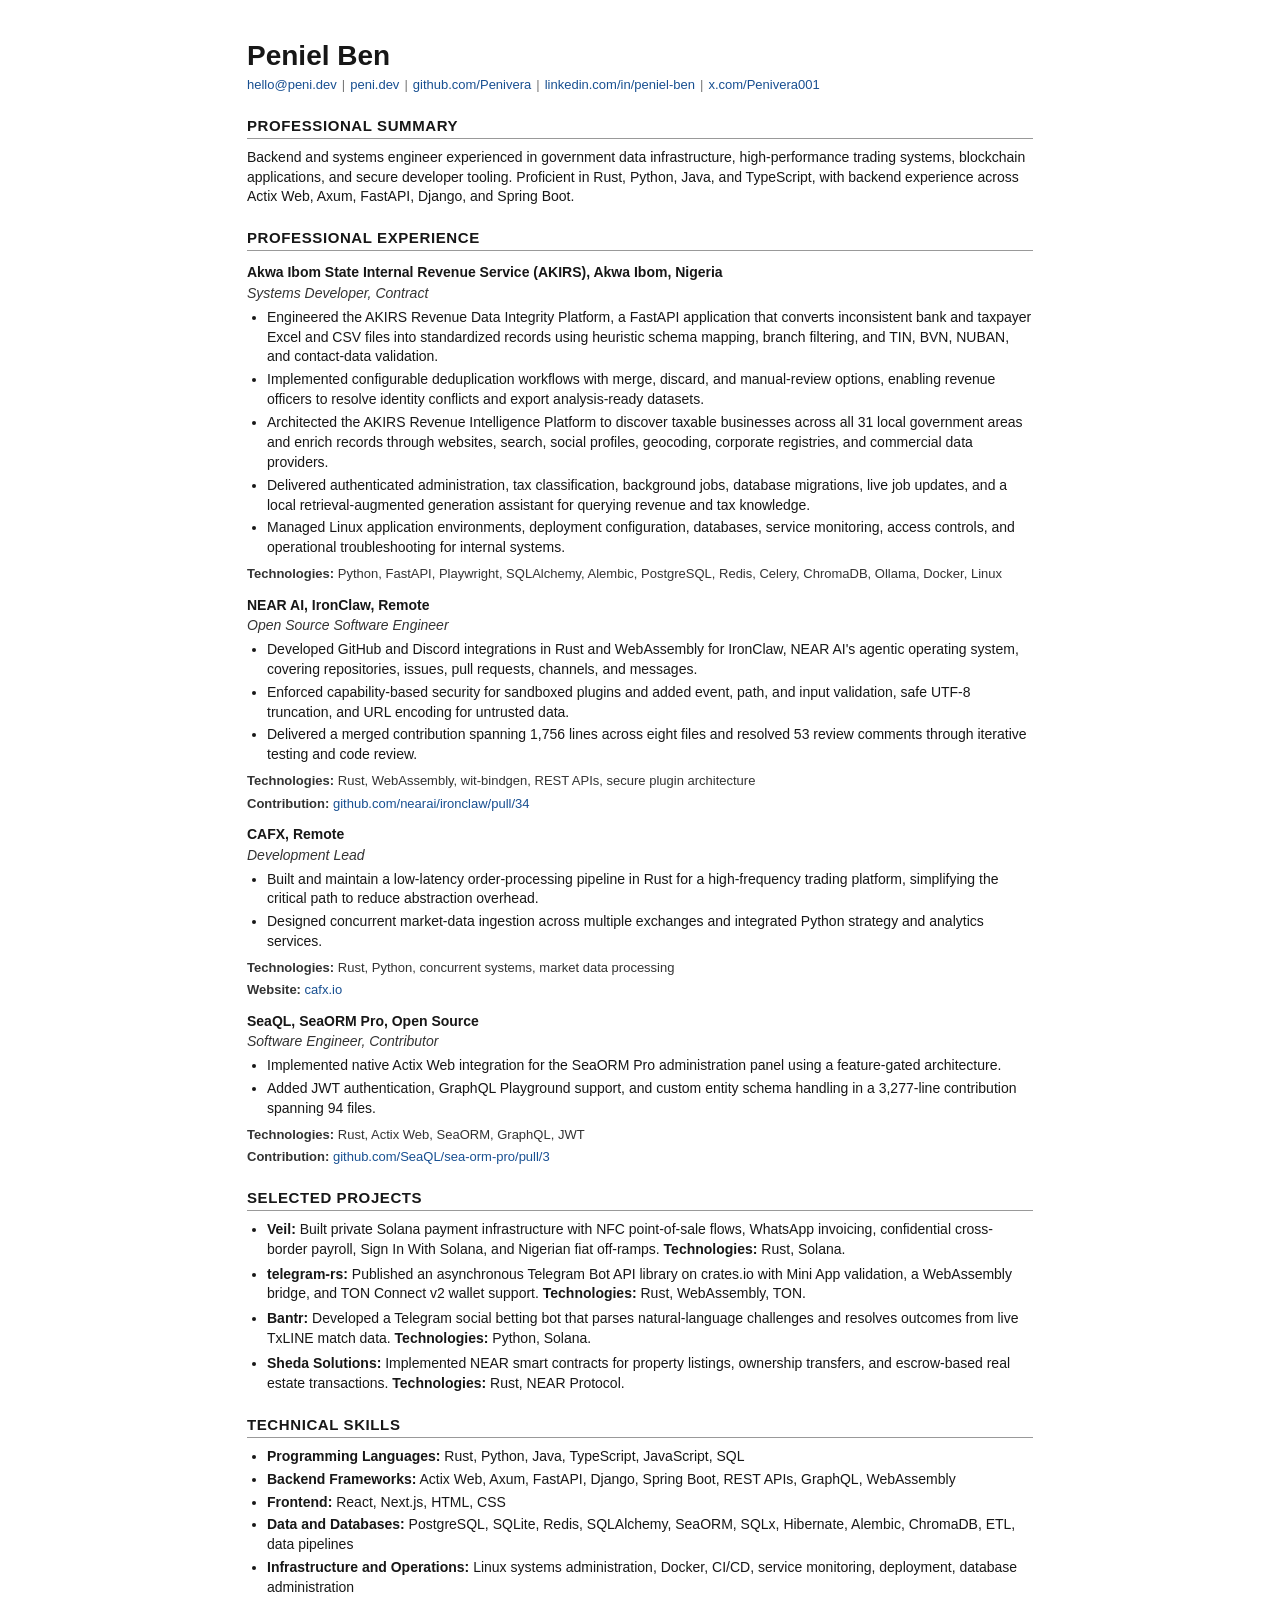
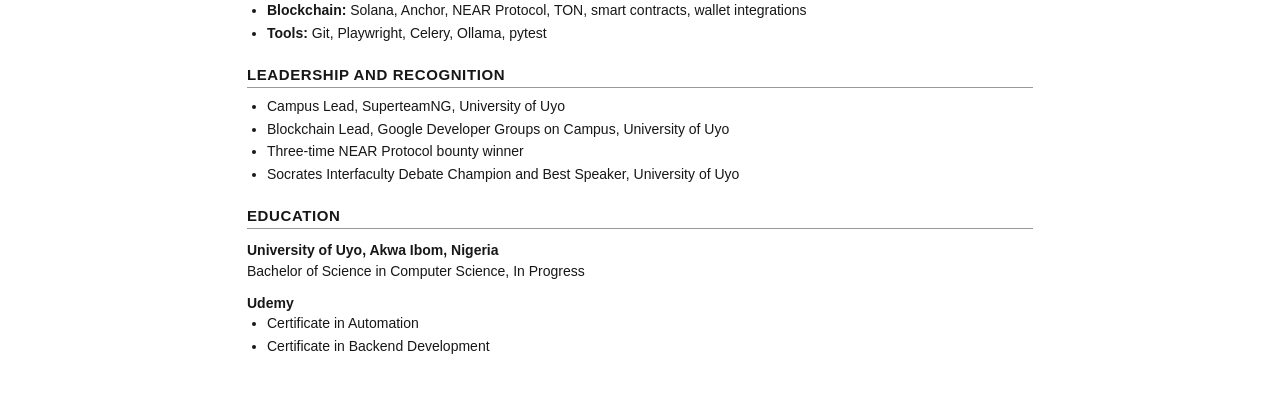
==== resume.html @ e2f07665 "feat(experience): Added recent work at internal revenue" ====
<!DOCTYPE html>
<html lang="en">
<head>
<meta charset="UTF-8">
<meta name="viewport" content="width=device-width, initial-scale=1.0">
<meta name="description" content="Resume of Peniel Ben, backend and systems engineer.">
<title>Peniel Ben | Backend and Systems Engineer</title>
<style>
* { box-sizing: border-box; }
@page { size: letter; margin: 0.5in 0.58in; }
body { max-width: 850px; margin: 0 auto; padding: 40px 32px; color: #171717; background: #fff; font-family: Arial, Helvetica, sans-serif; font-size: 14px; line-height: 1.42; }
h1, h2, h3, p, ul { margin-top: 0; }
h1 { margin-bottom: 4px; font-size: 28px; line-height: 1.15; }
h2 { margin: 22px 0 9px; padding-bottom: 3px; border-bottom: 1px solid #999; font-size: 15px; line-height: 1.2; letter-spacing: 0.6px; text-transform: uppercase; }
h3 { margin: 13px 0 2px; font-size: 14px; line-height: 1.25; break-after: avoid; }
p { margin-bottom: 6px; }
a { color: #174f91; text-decoration: none; }
ul { margin-bottom: 7px; padding-left: 20px; }
li { margin-bottom: 3px; }
.contact-info { margin-bottom: 0; color: #333; font-size: 13px; }
.separator { margin: 0 5px; color: #777; }
.role { margin-bottom: 4px; color: #333; font-style: italic; }
.technologies, .link { margin-bottom: 4px; color: #333; font-size: 13px; }
.projects-list, .skills-list, .leadership-list { margin-bottom: 0; }
.projects-list li { margin-bottom: 5px; }
.education-item { break-inside: avoid; }
@media print {
    body { max-width: none; padding: 0; font-size: 11.5px; line-height: 1.3; }
    h1 { font-size: 22px; }
    h2 { margin: 13px 0 6px; font-size: 12px; }
    h3 { margin-top: 8px; font-size: 11.5px; }
    li { margin-bottom: 2px; }
    .contact-info, .technologies, .link { font-size: 10.5px; }
    a { color: #171717; }
}
</style>
</head>
<body>
<header>
<h1>Peniel Ben</h1>
<p class="contact-info"><a href="mailto:hello@peni.dev">hello@peni.dev</a><span class="separator">|</span><a href="https://peni.dev">peni.dev</a><span class="separator">|</span><a href="https://github.com/Penivera">github.com/Penivera</a><span class="separator">|</span><a href="https://linkedin.com/in/peniel-ben">linkedin.com/in/peniel-ben</a><span class="separator">|</span><a href="https://x.com/Penivera001">x.com/Penivera001</a></p>
</header>
<main>
<section>
<h2>Professional Summary</h2>
<p>Backend and systems engineer experienced in government data infrastructure, high-performance trading systems, blockchain applications, and secure developer tooling. Proficient in Rust, Python, Java, and TypeScript, with backend experience across Actix Web, Axum, FastAPI, Django, and Spring Boot.</p>
</section>
<section>
<h2>Professional Experience</h2>
<article>
<h3>Akwa Ibom State Internal Revenue Service (AKIRS), Akwa Ibom, Nigeria</h3>
<p class="role">Systems Developer, Contract</p>
<ul>
<li>Engineered the AKIRS Revenue Data Integrity Platform, a FastAPI application that converts inconsistent bank and taxpayer Excel and CSV files into standardized records using heuristic schema mapping, branch filtering, and TIN, BVN, NUBAN, and contact-data validation.</li>
<li>Implemented configurable deduplication workflows with merge, discard, and manual-review options, enabling revenue officers to resolve identity conflicts and export analysis-ready datasets.</li>
<li>Architected the AKIRS Revenue Intelligence Platform to discover taxable businesses across all 31 local government areas and enrich records through websites, search, social profiles, geocoding, corporate registries, and commercial data providers.</li>
<li>Delivered authenticated administration, tax classification, background jobs, database migrations, live job updates, and a local retrieval-augmented generation assistant for querying revenue and tax knowledge.</li>
<li>Managed Linux application environments, deployment configuration, databases, service monitoring, access controls, and operational troubleshooting for internal systems.</li>
</ul>
<p class="technologies"><strong>Technologies:</strong> Python, FastAPI, Playwright, SQLAlchemy, Alembic, PostgreSQL, Redis, Celery, ChromaDB, Ollama, Docker, Linux</p>
</article>
<article>
<h3>NEAR AI, IronClaw, Remote</h3>
<p class="role">Open Source Software Engineer</p>
<ul>
<li>Developed GitHub and Discord integrations in Rust and WebAssembly for IronClaw, NEAR AI's agentic operating system, covering repositories, issues, pull requests, channels, and messages.</li>
<li>Enforced capability-based security for sandboxed plugins and added event, path, and input validation, safe UTF-8 truncation, and URL encoding for untrusted data.</li>
<li>Delivered a merged contribution spanning 1,756 lines across eight files and resolved 53 review comments through iterative testing and code review.</li>
</ul>
<p class="technologies"><strong>Technologies:</strong> Rust, WebAssembly, wit-bindgen, REST APIs, secure plugin architecture</p>
<p class="link"><strong>Contribution:</strong> <a href="https://github.com/nearai/ironclaw/pull/34">github.com/nearai/ironclaw/pull/34</a></p>
</article>
<article>
<h3>CAFX, Remote</h3>
<p class="role">Development Lead</p>
<ul>
<li>Built and maintain a low-latency order-processing pipeline in Rust for a high-frequency trading platform, simplifying the critical path to reduce abstraction overhead.</li>
<li>Designed concurrent market-data ingestion across multiple exchanges and integrated Python strategy and analytics services.</li>
</ul>
<p class="technologies"><strong>Technologies:</strong> Rust, Python, concurrent systems, market data processing</p>
<p class="link"><strong>Website:</strong> <a href="https://cafx.io">cafx.io</a></p>
</article>
<article>
<h3>SeaQL, SeaORM Pro, Open Source</h3>
<p class="role">Software Engineer, Contributor</p>
<ul>
<li>Implemented native Actix Web integration for the SeaORM Pro administration panel using a feature-gated architecture.</li>
<li>Added JWT authentication, GraphQL Playground support, and custom entity schema handling in a 3,277-line contribution spanning 94 files.</li>
</ul>
<p class="technologies"><strong>Technologies:</strong> Rust, Actix Web, SeaORM, GraphQL, JWT</p>
<p class="link"><strong>Contribution:</strong> <a href="https://github.com/SeaQL/sea-orm-pro/pull/3">github.com/SeaQL/sea-orm-pro/pull/3</a></p>
</article>
</section>
<section>
<h2>Selected Projects</h2>
<ul class="projects-list">
<li><strong>Veil:</strong> Built private Solana payment infrastructure with NFC point-of-sale flows, WhatsApp invoicing, confidential cross-border payroll, Sign In With Solana, and Nigerian fiat off-ramps. <strong>Technologies:</strong> Rust, Solana.</li>
<li><strong>telegram-rs:</strong> Published an asynchronous Telegram Bot API library on crates.io with Mini App validation, a WebAssembly bridge, and TON Connect v2 wallet support. <strong>Technologies:</strong> Rust, WebAssembly, TON.</li>
<li><strong>Bantr:</strong> Developed a Telegram social betting bot that parses natural-language challenges and resolves outcomes from live TxLINE match data. <strong>Technologies:</strong> Python, Solana.</li>
<li><strong>Sheda Solutions:</strong> Implemented NEAR smart contracts for property listings, ownership transfers, and escrow-based real estate transactions. <strong>Technologies:</strong> Rust, NEAR Protocol.</li>
</ul>
</section>
<section>
<h2>Technical Skills</h2>
<ul class="skills-list">
<li><strong>Programming Languages:</strong> Rust, Python, Java, TypeScript, JavaScript, SQL</li>
<li><strong>Backend Frameworks:</strong> Actix Web, Axum, FastAPI, Django, Spring Boot, REST APIs, GraphQL, WebAssembly</li>
<li><strong>Frontend:</strong> React, Next.js, HTML, CSS</li>
<li><strong>Data and Databases:</strong> PostgreSQL, SQLite, Redis, SQLAlchemy, SeaORM, SQLx, Hibernate, Alembic, ChromaDB, ETL, data pipelines</li>
<li><strong>Infrastructure and Operations:</strong> Linux systems administration, Docker, CI/CD, service monitoring, deployment, database administration</li>
<li><strong>Blockchain:</strong> Solana, Anchor, NEAR Protocol, TON, smart contracts, wallet integrations</li>
<li><strong>Tools:</strong> Git, Playwright, Celery, Ollama, pytest</li>
</ul>
</section>
<section>
<h2>Leadership and Recognition</h2>
<ul class="leadership-list">
<li>Campus Lead, SuperteamNG, University of Uyo</li>
<li>Blockchain Lead, Google Developer Groups on Campus, University of Uyo</li>
<li>Three-time NEAR Protocol bounty winner</li>
<li>Socrates Interfaculty Debate Champion and Best Speaker, University of Uyo</li>
</ul>
</section>
<section>
<h2>Education</h2>
<div class="education-item">
<h3>University of Uyo, Akwa Ibom, Nigeria</h3>
<p>Bachelor of Science in Computer Science, In Progress</p>
</div>
<div class="education-item">
<h3>Udemy</h3>
<ul>
<li>Certificate in Automation</li>
<li>Certificate in Backend Development</li>
</ul>
</div>
</section>
</main>
</body>
</html>
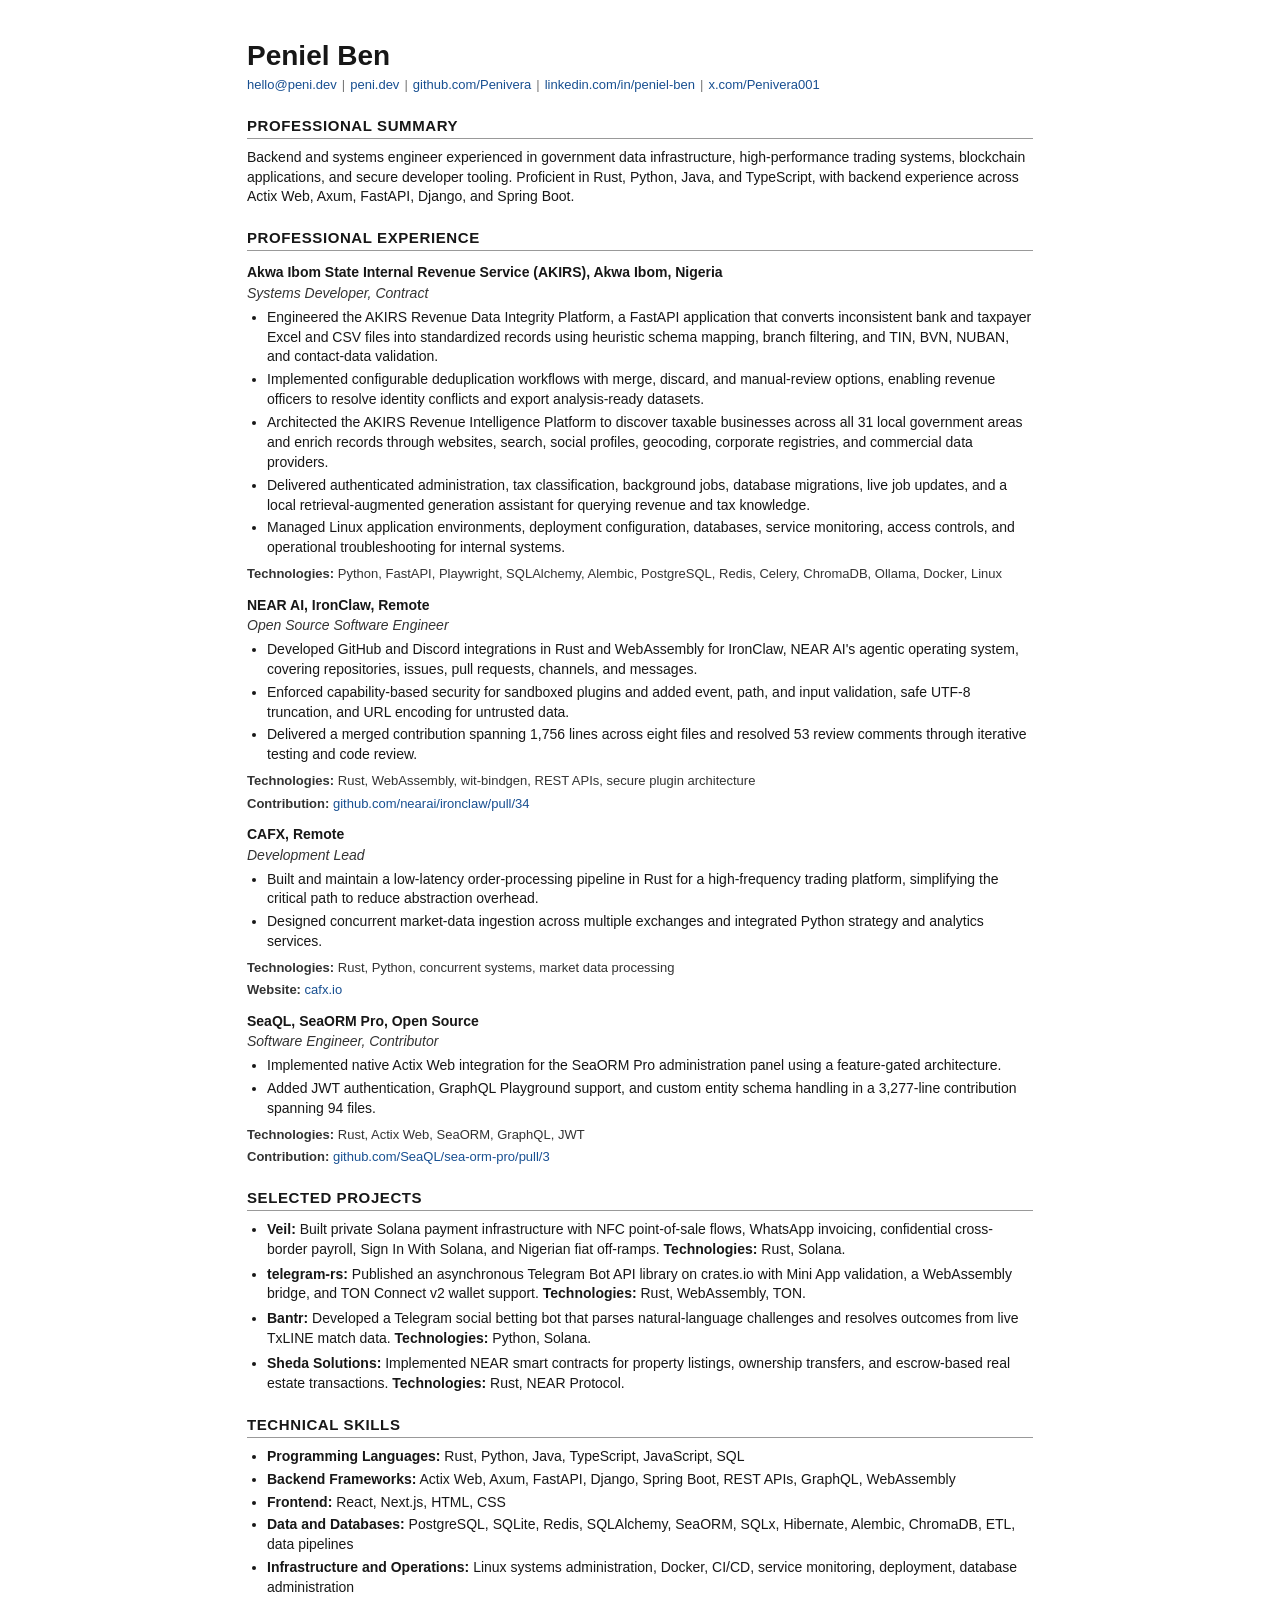
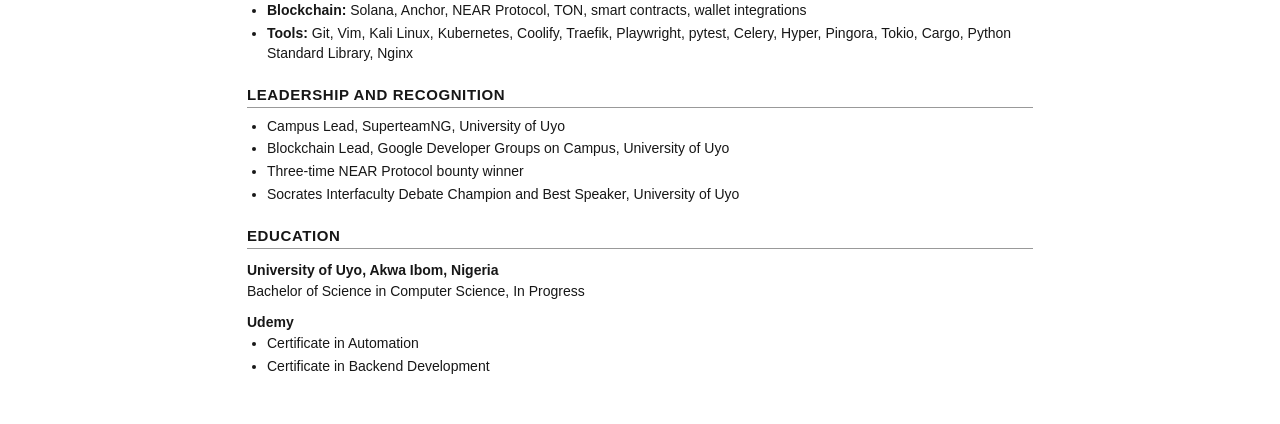
==== commit 1135378a: "feat(tool update)" ====
--- a/resume.html
+++ b/resume.html
@@ -109,7 +109,7 @@
 <li><strong>Data and Databases:</strong> PostgreSQL, SQLite, Redis, SQLAlchemy, SeaORM, SQLx, Hibernate, Alembic, ChromaDB, ETL, data pipelines</li>
 <li><strong>Infrastructure and Operations:</strong> Linux systems administration, Docker, CI/CD, service monitoring, deployment, database administration</li>
 <li><strong>Blockchain:</strong> Solana, Anchor, NEAR Protocol, TON, smart contracts, wallet integrations</li>
-<li><strong>Tools:</strong> Git, Playwright, Celery, Ollama, pytest</li>
+<li><strong>Tools:</strong> Git, Vim, Kali Linux, Kubernetes, Coolify, Traefik, Playwright, pytest, Celery, Hyper, Pingora, Tokio, Cargo, Python Standard Library, Nginx</li>
 </ul>
 </section>
 <section>
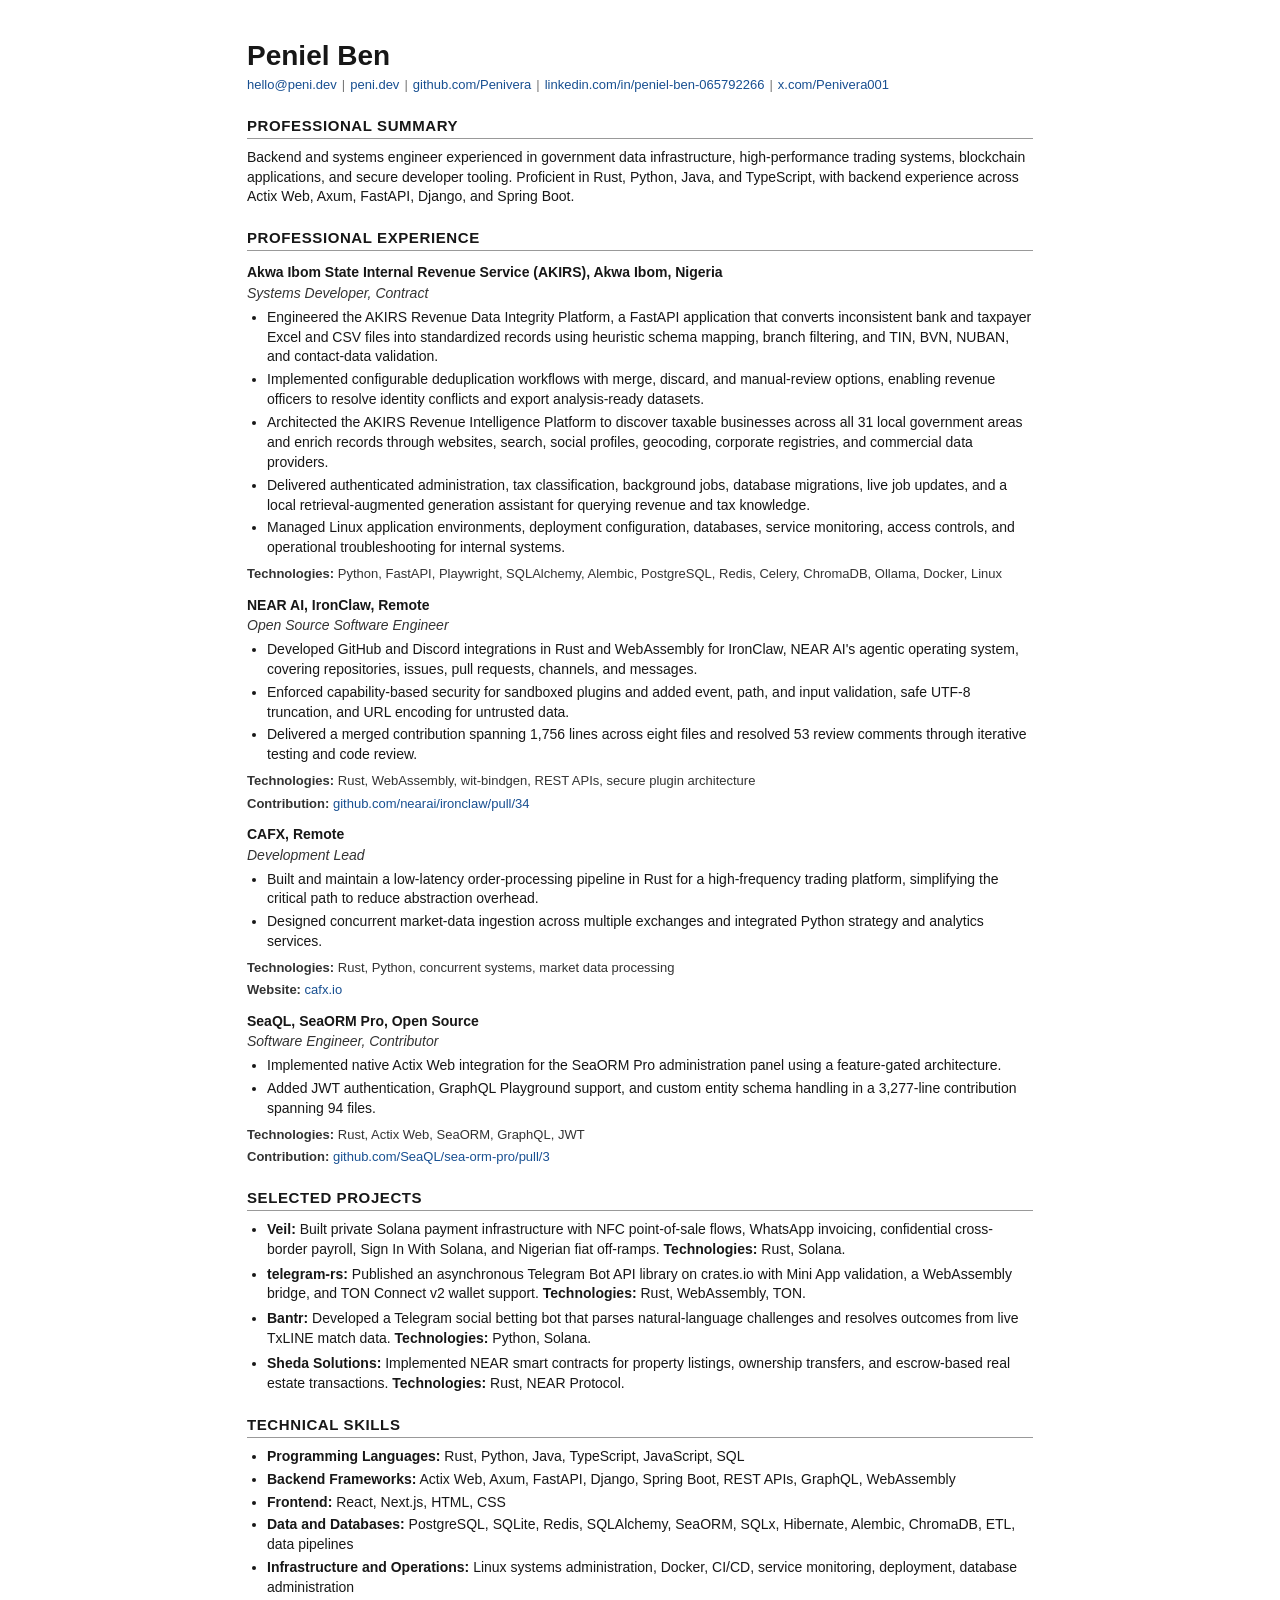
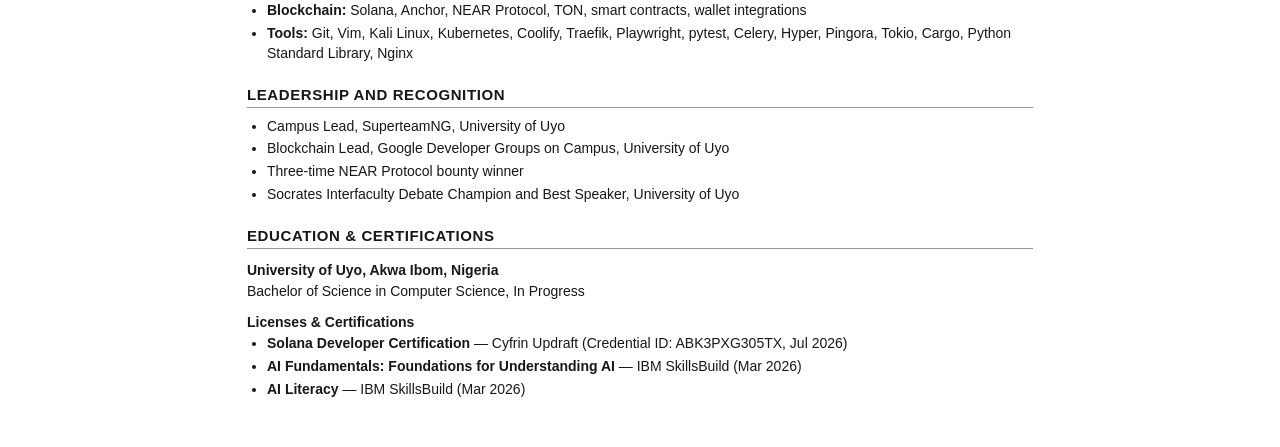
==== commit 8e358578: "update" ====
--- a/resume.html
+++ b/resume.html
@@ -38,7 +38,7 @@
 <body>
 <header>
 <h1>Peniel Ben</h1>
-<p class="contact-info"><a href="mailto:hello@peni.dev">hello@peni.dev</a><span class="separator">|</span><a href="https://peni.dev">peni.dev</a><span class="separator">|</span><a href="https://github.com/Penivera">github.com/Penivera</a><span class="separator">|</span><a href="https://linkedin.com/in/peniel-ben">linkedin.com/in/peniel-ben</a><span class="separator">|</span><a href="https://x.com/Penivera001">x.com/Penivera001</a></p>
+<p class="contact-info"><a href="mailto:hello@peni.dev">hello@peni.dev</a><span class="separator">|</span><a href="https://peni.dev">peni.dev</a><span class="separator">|</span><a href="https://github.com/Penivera">github.com/Penivera</a><span class="separator">|</span><a href="https://linkedin.com/in/peniel-ben-065792266">linkedin.com/in/peniel-ben-065792266</a><span class="separator">|</span><a href="https://x.com/Penivera001">x.com/Penivera001</a></p>
 </header>
 <main>
 <section>
@@ -122,16 +122,17 @@
 </ul>
 </section>
 <section>
-<h2>Education</h2>
+<h2>Education &amp; Certifications</h2>
 <div class="education-item">
 <h3>University of Uyo, Akwa Ibom, Nigeria</h3>
 <p>Bachelor of Science in Computer Science, In Progress</p>
 </div>
 <div class="education-item">
-<h3>Udemy</h3>
+<h3>Licenses &amp; Certifications</h3>
 <ul>
-<li>Certificate in Automation</li>
-<li>Certificate in Backend Development</li>
+<li><strong>Solana Developer Certification</strong> &mdash; Cyfrin Updraft (Credential ID: ABK3PXG305TX, Jul 2026)</li>
+<li><strong>AI Fundamentals: Foundations for Understanding AI</strong> &mdash; IBM SkillsBuild (Mar 2026)</li>
+<li><strong>AI Literacy</strong> &mdash; IBM SkillsBuild (Mar 2026)</li>
 </ul>
 </div>
 </section>
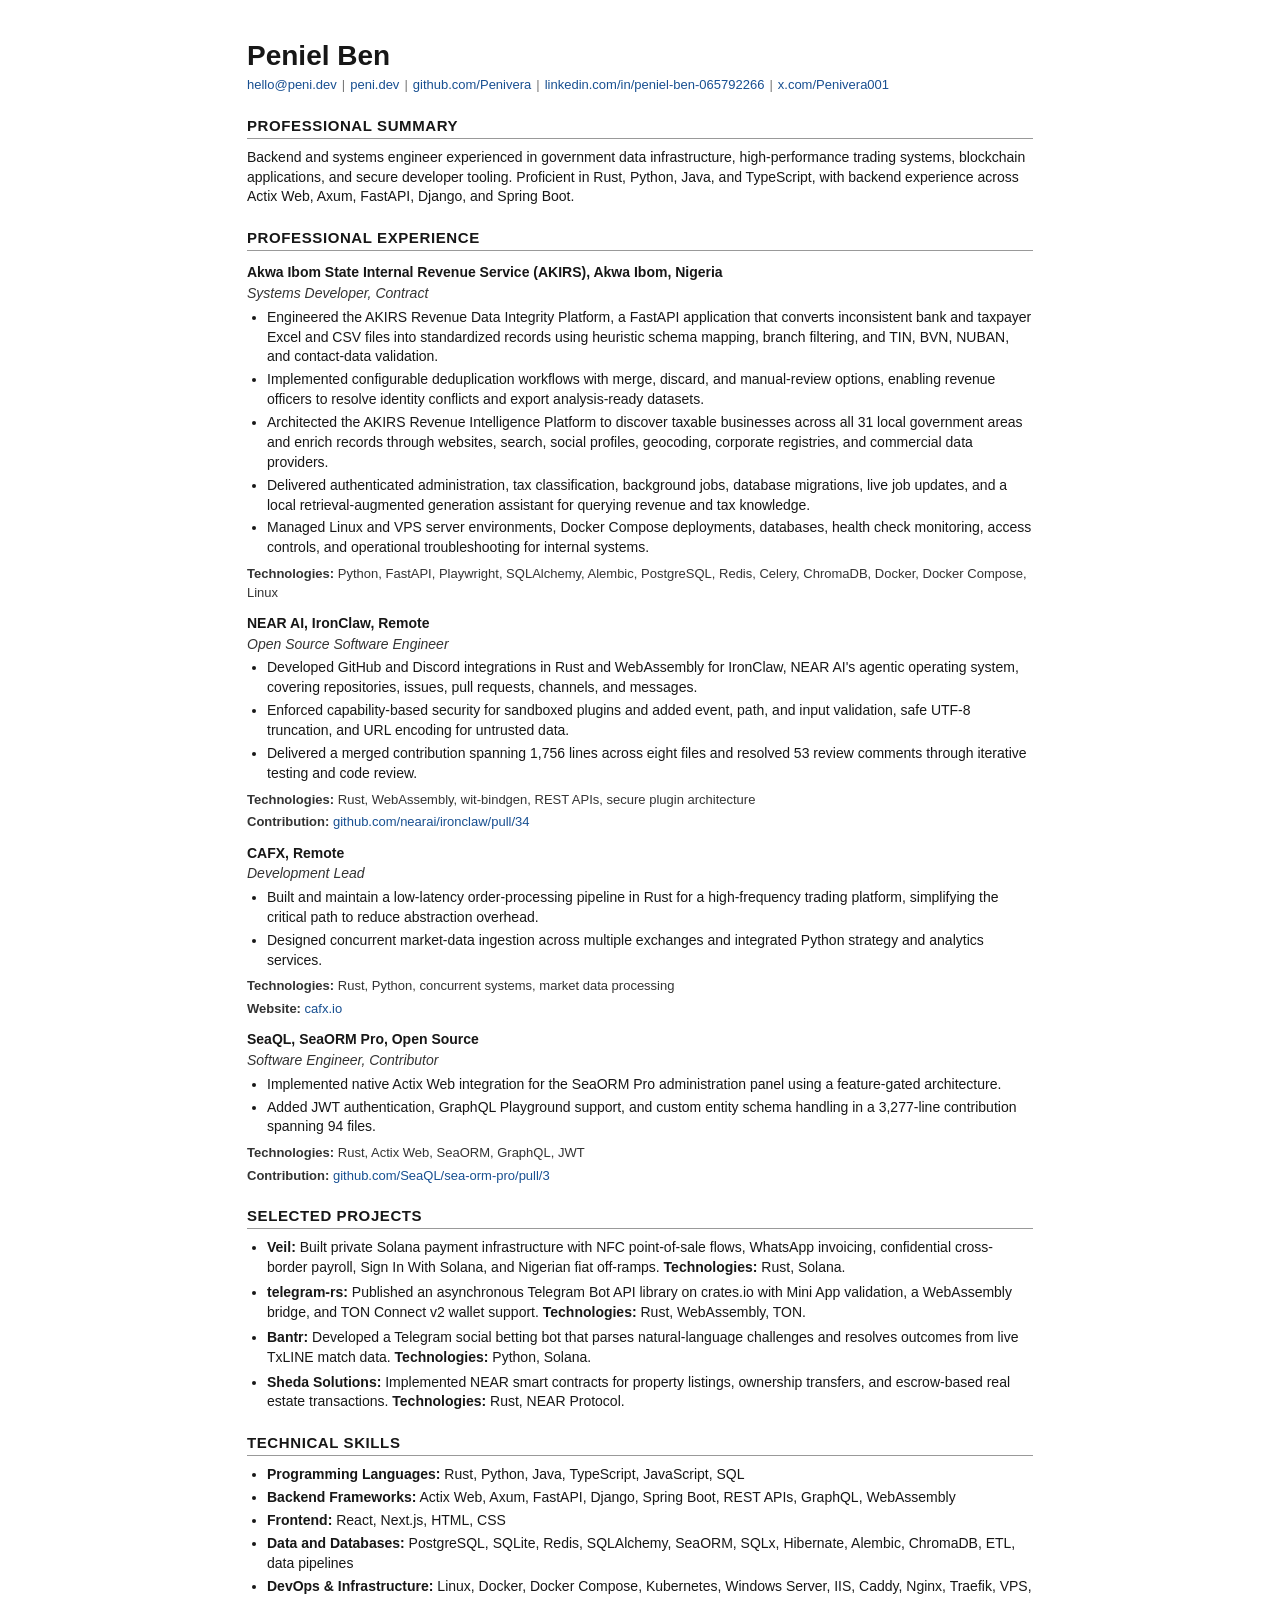
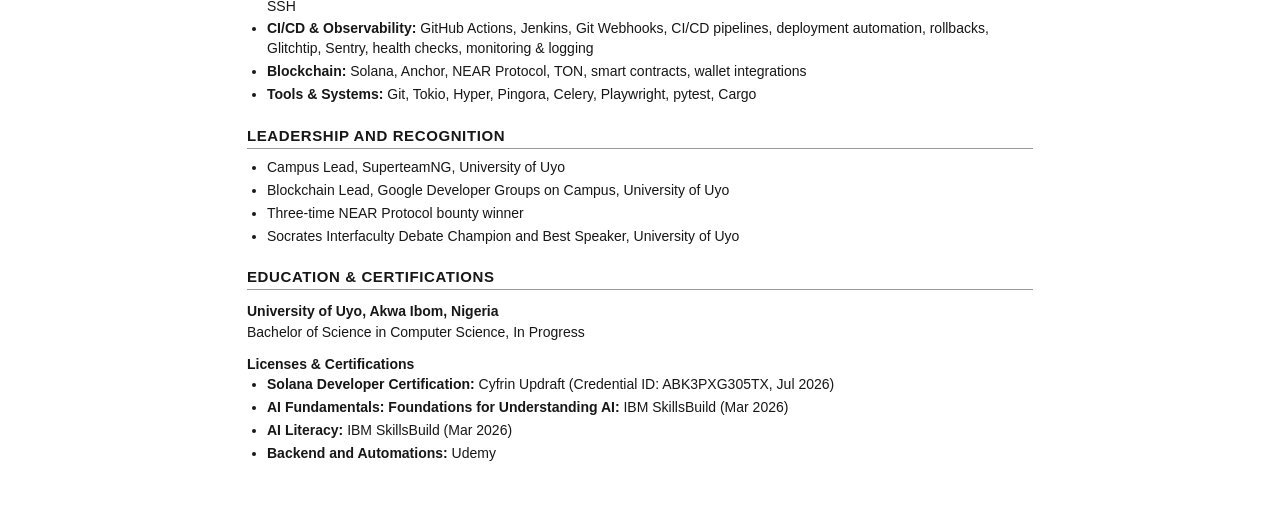
==== commit 15096a07: "update" ====
--- a/resume.html
+++ b/resume.html
@@ -55,9 +55,9 @@
 <li>Implemented configurable deduplication workflows with merge, discard, and manual-review options, enabling revenue officers to resolve identity conflicts and export analysis-ready datasets.</li>
 <li>Architected the AKIRS Revenue Intelligence Platform to discover taxable businesses across all 31 local government areas and enrich records through websites, search, social profiles, geocoding, corporate registries, and commercial data providers.</li>
 <li>Delivered authenticated administration, tax classification, background jobs, database migrations, live job updates, and a local retrieval-augmented generation assistant for querying revenue and tax knowledge.</li>
-<li>Managed Linux application environments, deployment configuration, databases, service monitoring, access controls, and operational troubleshooting for internal systems.</li>
+<li>Managed Linux and VPS server environments, Docker Compose deployments, databases, health check monitoring, access controls, and operational troubleshooting for internal systems.</li>
 </ul>
-<p class="technologies"><strong>Technologies:</strong> Python, FastAPI, Playwright, SQLAlchemy, Alembic, PostgreSQL, Redis, Celery, ChromaDB, Ollama, Docker, Linux</p>
+<p class="technologies"><strong>Technologies:</strong> Python, FastAPI, Playwright, SQLAlchemy, Alembic, PostgreSQL, Redis, Celery, ChromaDB, Docker, Docker Compose, Linux</p>
 </article>
 <article>
 <h3>NEAR AI, IronClaw, Remote</h3>
@@ -107,9 +107,10 @@
 <li><strong>Backend Frameworks:</strong> Actix Web, Axum, FastAPI, Django, Spring Boot, REST APIs, GraphQL, WebAssembly</li>
 <li><strong>Frontend:</strong> React, Next.js, HTML, CSS</li>
 <li><strong>Data and Databases:</strong> PostgreSQL, SQLite, Redis, SQLAlchemy, SeaORM, SQLx, Hibernate, Alembic, ChromaDB, ETL, data pipelines</li>
-<li><strong>Infrastructure and Operations:</strong> Linux systems administration, Docker, CI/CD, service monitoring, deployment, database administration</li>
+<li><strong>DevOps &amp; Infrastructure:</strong> Linux, Docker, Docker Compose, Kubernetes, Windows Server, IIS, Caddy, Nginx, Traefik, VPS, SSH</li>
+<li><strong>CI/CD &amp; Observability:</strong> GitHub Actions, Jenkins, Git Webhooks, CI/CD pipelines, deployment automation, rollbacks, Glitchtip, Sentry, health checks, monitoring &amp; logging</li>
 <li><strong>Blockchain:</strong> Solana, Anchor, NEAR Protocol, TON, smart contracts, wallet integrations</li>
-<li><strong>Tools:</strong> Git, Vim, Kali Linux, Kubernetes, Coolify, Traefik, Playwright, pytest, Celery, Hyper, Pingora, Tokio, Cargo, Python Standard Library, Nginx</li>
+<li><strong>Tools &amp; Systems:</strong> Git, Tokio, Hyper, Pingora, Celery, Playwright, pytest, Cargo</li>
 </ul>
 </section>
 <section>
@@ -130,9 +131,10 @@
 <div class="education-item">
 <h3>Licenses &amp; Certifications</h3>
 <ul>
-<li><strong>Solana Developer Certification</strong> &mdash; Cyfrin Updraft (Credential ID: ABK3PXG305TX, Jul 2026)</li>
-<li><strong>AI Fundamentals: Foundations for Understanding AI</strong> &mdash; IBM SkillsBuild (Mar 2026)</li>
-<li><strong>AI Literacy</strong> &mdash; IBM SkillsBuild (Mar 2026)</li>
+<li><strong>Solana Developer Certification:</strong> Cyfrin Updraft (Credential ID: ABK3PXG305TX, Jul 2026)</li>
+<li><strong>AI Fundamentals: Foundations for Understanding AI:</strong> IBM SkillsBuild (Mar 2026)</li>
+<li><strong>AI Literacy:</strong> IBM SkillsBuild (Mar 2026)</li>
+<li><strong>Backend and Automations:</strong> Udemy</li>
 </ul>
 </div>
 </section>
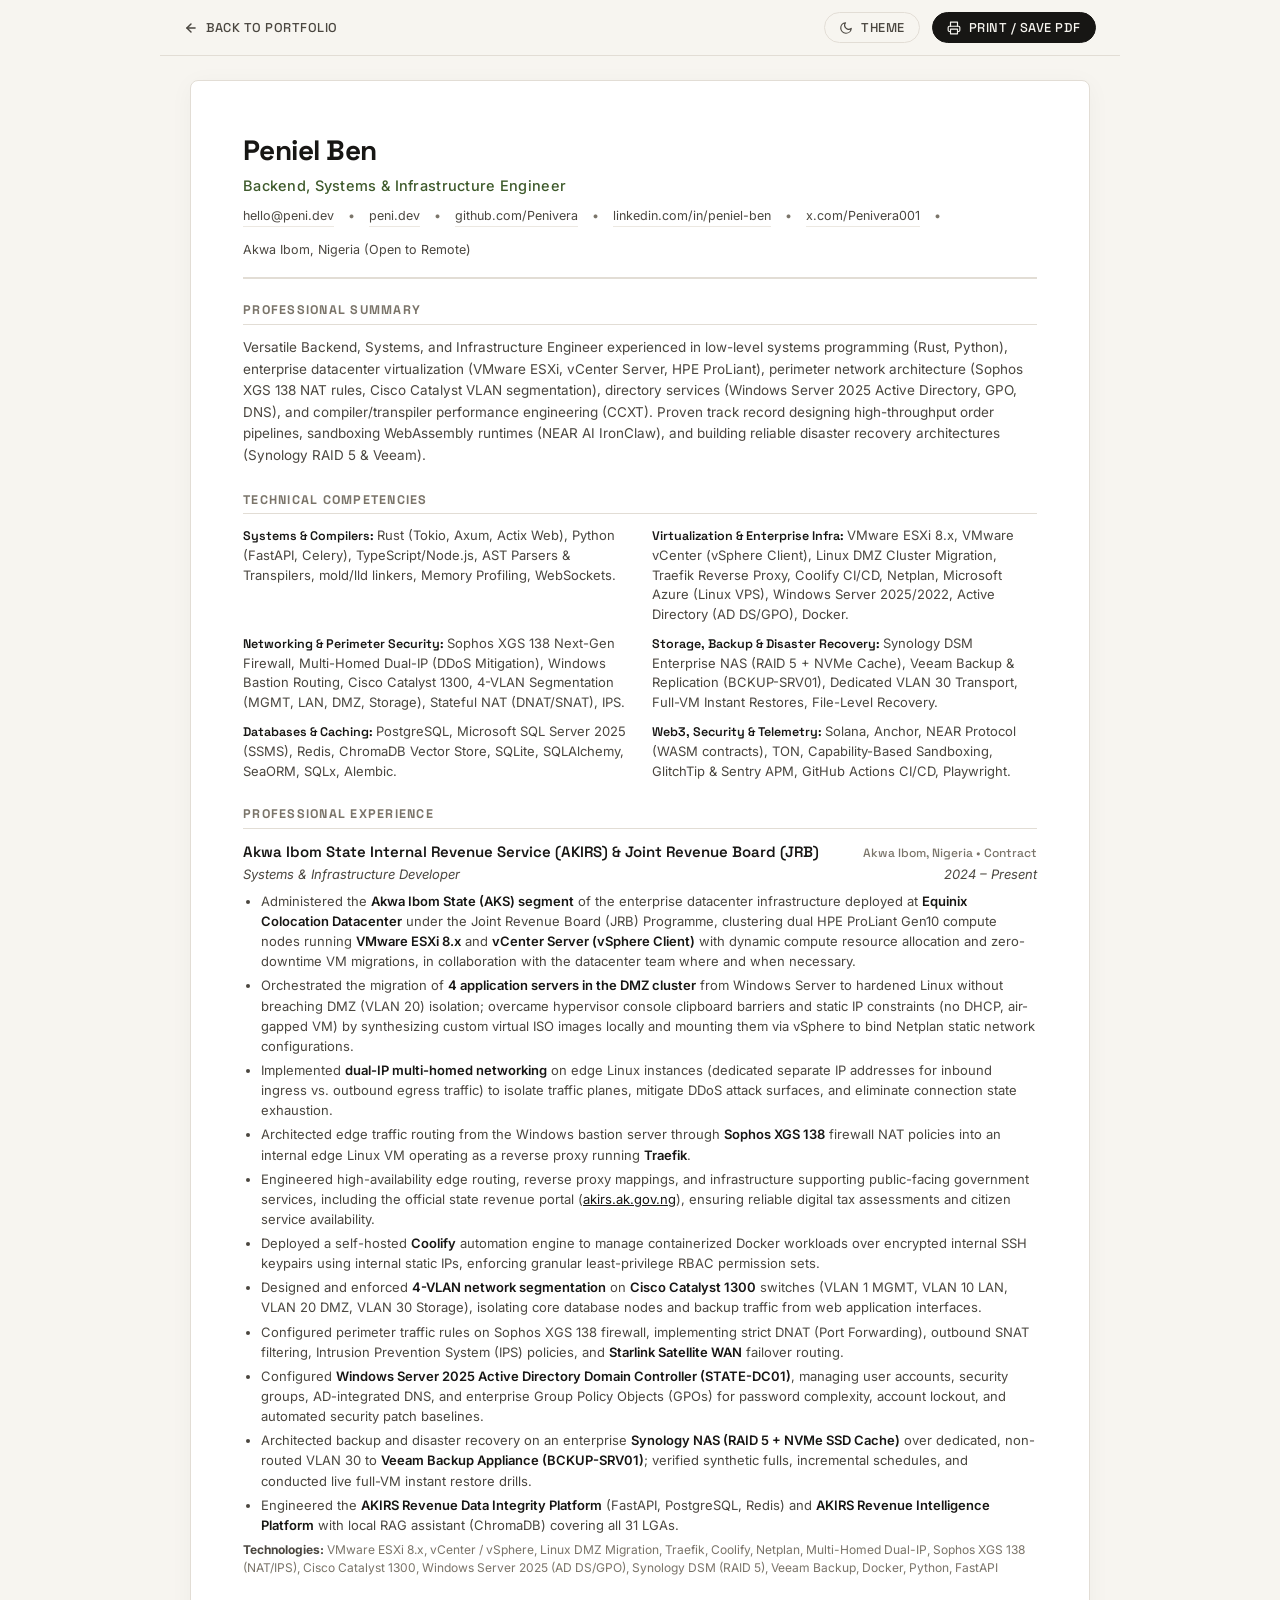
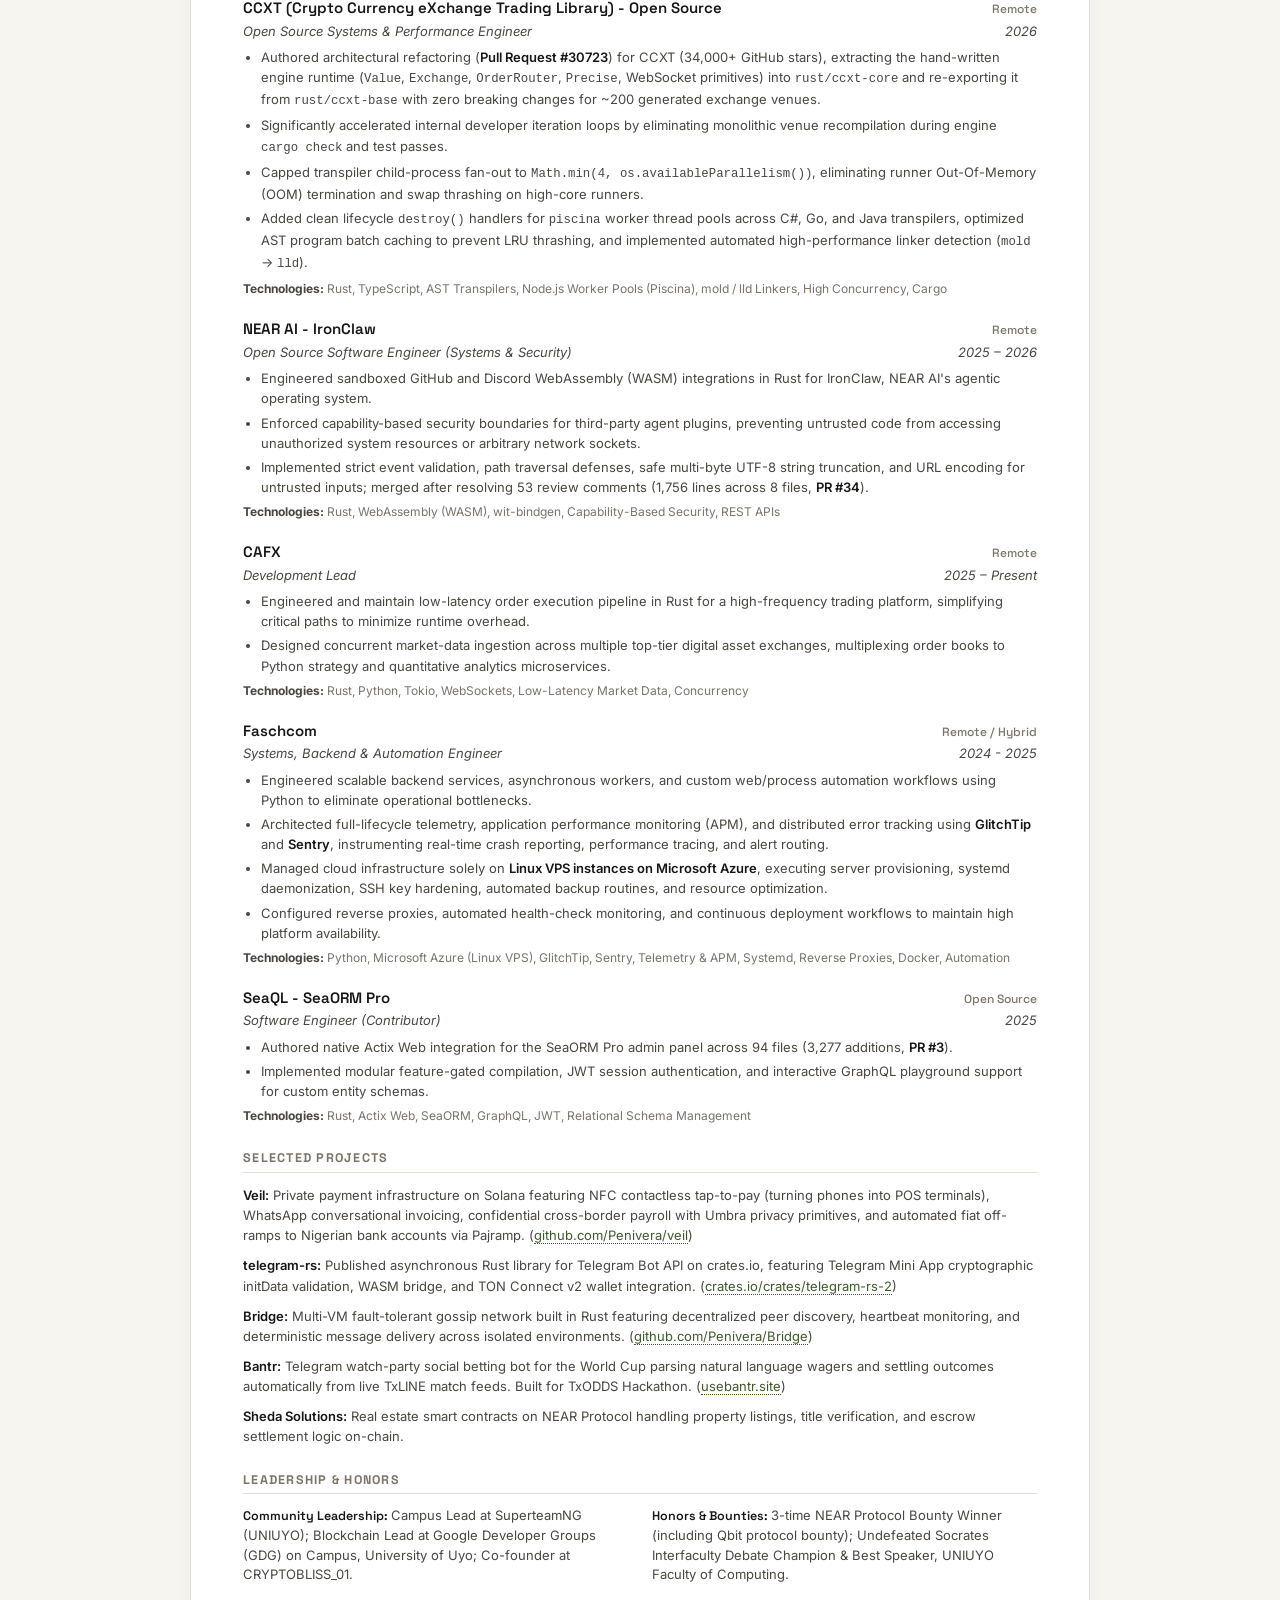
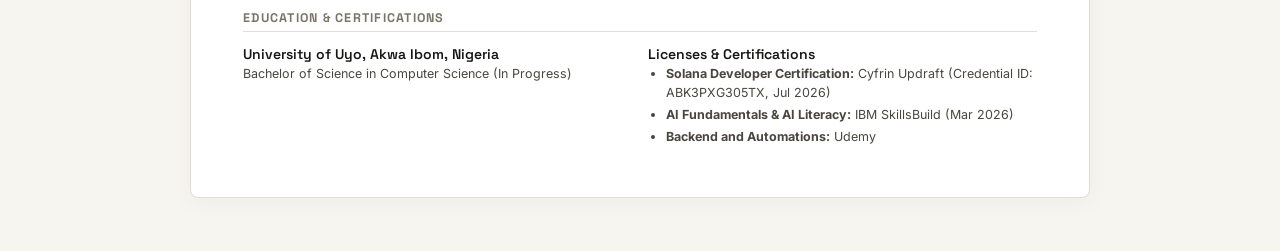
==== commit 44eb3dc6: "feat: enhance portfolio and resume with light mode, infra case studies, and telemetry" ====
--- a/resume.html
+++ b/resume.html
@@ -3,141 +3,768 @@
 <head>
 <meta charset="UTF-8">
 <meta name="viewport" content="width=device-width, initial-scale=1.0">
-<meta name="description" content="Resume of Peniel Ben, backend and systems engineer.">
-<title>Peniel Ben | Backend and Systems Engineer</title>
+<meta name="description" content="Resume of Peniel Ben - Backend, Systems &amp; Infrastructure Engineer.">
+<title>Peniel Ben - Resume | Backend, Systems &amp; Infrastructure Engineer</title>
+<link rel="icon" type="image/jpeg" href="favicon.jpg">
+
+<link rel="preconnect" href="https://fonts.googleapis.com">
+<link rel="preconnect" href="https://fonts.gstatic.com" crossorigin>
+<link href="https://fonts.googleapis.com/css2?family=Inter:wght@300;400;500;600;700&family=Space+Grotesk:wght@500;600;700&display=swap" rel="stylesheet">
+
+<script>
+    (function() {
+        try {
+            var saved = localStorage.getItem('theme');
+            var prefersDark = window.matchMedia && window.matchMedia('(prefers-color-scheme: dark)').matches;
+            var theme = saved || (prefersDark ? 'dark' : 'light');
+            document.documentElement.setAttribute('data-theme', theme);
+        } catch (e) {}
+    })();
+</script>
+
 <style>
-* { box-sizing: border-box; }
-@page { size: letter; margin: 0.5in 0.58in; }
-body { max-width: 850px; margin: 0 auto; padding: 40px 32px; color: #171717; background: #fff; font-family: Arial, Helvetica, sans-serif; font-size: 14px; line-height: 1.42; }
-h1, h2, h3, p, ul { margin-top: 0; }
-h1 { margin-bottom: 4px; font-size: 28px; line-height: 1.15; }
-h2 { margin: 22px 0 9px; padding-bottom: 3px; border-bottom: 1px solid #999; font-size: 15px; line-height: 1.2; letter-spacing: 0.6px; text-transform: uppercase; }
-h3 { margin: 13px 0 2px; font-size: 14px; line-height: 1.25; break-after: avoid; }
-p { margin-bottom: 6px; }
-a { color: #174f91; text-decoration: none; }
-ul { margin-bottom: 7px; padding-left: 20px; }
-li { margin-bottom: 3px; }
-.contact-info { margin-bottom: 0; color: #333; font-size: 13px; }
-.separator { margin: 0 5px; color: #777; }
-.role { margin-bottom: 4px; color: #333; font-style: italic; }
-.technologies, .link { margin-bottom: 4px; color: #333; font-size: 13px; }
-.projects-list, .skills-list, .leadership-list { margin-bottom: 0; }
-.projects-list li { margin-bottom: 5px; }
-.education-item { break-inside: avoid; }
+:root, [data-theme="dark"] {
+    --bg-page: #070709;
+    --bg-card: #0e0e12;
+    --border-color: rgba(255, 255, 255, 0.1);
+    --border-subtle: rgba(255, 255, 255, 0.06);
+    --text-primary: #ededed;
+    --text-secondary: #a1a1aa;
+    --text-muted: #71717a;
+    --accent: #34d399;
+    --accent-amber: #f59e0b;
+    --badge-bg: rgba(255, 255, 255, 0.06);
+    --action-bar-bg: rgba(14, 14, 18, 0.88);
+}
+
+[data-theme="light"] {
+    --bg-page: #F7F5F0;
+    --bg-card: #FFFFFF;
+    --border-color: #E2DDD5;
+    --border-subtle: #ECE8E1;
+    --text-primary: #171614;
+    --text-secondary: #4A463F;
+    --text-muted: #7A7469;
+    --accent: #3E5A2B;
+    --accent-amber: #B45309;
+    --badge-bg: #EFECE6;
+    --action-bar-bg: rgba(247, 245, 240, 0.92);
+}
+
+* { box-sizing: border-box; margin: 0; padding: 0; }
+
+body {
+    background: var(--bg-page);
+    color: var(--text-primary);
+    font-family: 'Inter', -apple-system, BlinkMacSystemFont, "Segoe UI", Roboto, sans-serif;
+    font-size: 13.5px;
+    line-height: 1.5;
+    padding-bottom: 60px;
+    transition: background-color 0.25s ease, color 0.25s ease;
+    -webkit-font-smoothing: antialiased;
+}
+
+/* Action Bar */
+.action-bar {
+    position: sticky;
+    top: 0;
+    z-index: 100;
+    background: var(--action-bar-bg);
+    backdrop-filter: blur(12px);
+    -webkit-backdrop-filter: blur(12px);
+    border-bottom: 1px solid var(--border-color);
+    padding: 12px 24px;
+    display: flex;
+    justify-content: space-between;
+    align-items: center;
+    max-width: 960px;
+    margin: 0 auto 24px auto;
+}
+
+.action-bar a, .action-bar button {
+    font-family: 'Space Grotesk', sans-serif;
+    font-size: 0.8rem;
+    font-weight: 500;
+    letter-spacing: 0.04em;
+    text-transform: uppercase;
+    text-decoration: none;
+    color: var(--text-secondary);
+    display: inline-flex;
+    align-items: center;
+    gap: 8px;
+    transition: color 0.2s ease, border-color 0.2s ease;
+}
+
+.action-bar a:hover {
+    color: var(--text-primary);
+}
+
+.action-controls {
+    display: flex;
+    align-items: center;
+    gap: 12px;
+}
+
+.btn-action {
+    background: transparent;
+    border: 1px solid var(--border-color);
+    border-radius: 100px;
+    padding: 6px 14px;
+    cursor: pointer;
+    color: var(--text-primary);
+}
+.btn-action:hover {
+    border-color: var(--text-secondary);
+    background: var(--badge-bg);
+}
+.btn-primary {
+    background: var(--text-primary);
+    color: var(--bg-page) !important;
+    border-color: var(--text-primary);
+    font-weight: 600;
+}
+.btn-primary:hover {
+    opacity: 0.9;
+}
+
+[data-theme="light"] .theme-icon-sun { display: none; }
+[data-theme="light"] .theme-icon-moon { display: block; }
+[data-theme="dark"] .theme-icon-sun { display: block; }
+[data-theme="dark"] .theme-icon-moon { display: none; }
+
+/* Document Sheet */
+.resume-sheet {
+    max-width: 900px;
+    margin: 0 auto;
+    background: var(--bg-card);
+    border: 1px solid var(--border-color);
+    border-radius: 8px;
+    padding: 48px 52px;
+    box-shadow: 0 4px 24px rgba(0,0,0,0.04);
+}
+
+/* Header */
+.resume-header {
+    border-bottom: 2px solid var(--border-color);
+    padding-bottom: 18px;
+    margin-bottom: 22px;
+}
+.name {
+    font-family: 'Space Grotesk', sans-serif;
+    font-size: 28px;
+    font-weight: 700;
+    letter-spacing: -0.02em;
+    color: var(--text-primary);
+    margin-bottom: 4px;
+}
+.headline {
+    font-size: 14.5px;
+    font-weight: 500;
+    color: var(--accent);
+    margin-bottom: 10px;
+    letter-spacing: 0.02em;
+}
+.contact-links {
+    display: flex;
+    flex-wrap: wrap;
+    gap: 14px;
+    font-size: 12.5px;
+    color: var(--text-secondary);
+}
+.contact-links a {
+    color: inherit;
+    text-decoration: none;
+    border-bottom: 1px solid var(--border-subtle);
+}
+.contact-links a:hover {
+    color: var(--text-primary);
+    border-bottom-color: var(--text-primary);
+}
+.contact-sep {
+    color: var(--text-muted);
+}
+
+/* Sections */
+.resume-section {
+    margin-bottom: 24px;
+}
+.section-title {
+    font-family: 'Space Grotesk', sans-serif;
+    font-size: 12.5px;
+    font-weight: 700;
+    letter-spacing: 0.1em;
+    text-transform: uppercase;
+    color: var(--text-muted);
+    border-bottom: 1px solid var(--border-color);
+    padding-bottom: 4px;
+    margin-bottom: 12px;
+}
+
+/* Professional Summary */
+.summary-text {
+    color: var(--text-secondary);
+    line-height: 1.6;
+    font-size: 13.5px;
+}
+
+/* Competency Grid */
+.skills-grid {
+    display: grid;
+    grid-template-columns: repeat(2, 1fr);
+    gap: 10px 24px;
+}
+.skill-category {
+    font-size: 13px;
+    line-height: 1.5;
+}
+.skill-label {
+    font-weight: 600;
+    color: var(--text-primary);
+    font-size: 12.5px;
+    font-family: 'Space Grotesk', sans-serif;
+}
+.skill-val {
+    color: var(--text-secondary);
+}
+
+/* Job Articles */
+.job-item {
+    margin-bottom: 20px;
+    break-inside: avoid;
+}
+.job-item:last-child {
+    margin-bottom: 0;
+}
+.job-header {
+    display: flex;
+    justify-content: space-between;
+    align-items: baseline;
+    flex-wrap: wrap;
+    margin-bottom: 2px;
+}
+.job-company {
+    font-family: 'Space Grotesk', sans-serif;
+    font-size: 15px;
+    font-weight: 600;
+    color: var(--text-primary);
+}
+.job-date {
+    font-size: 12px;
+    font-family: 'Space Grotesk', sans-serif;
+    color: var(--text-muted);
+    font-weight: 500;
+}
+.job-sub {
+    display: flex;
+    justify-content: space-between;
+    align-items: baseline;
+    font-size: 13px;
+    font-style: italic;
+    color: var(--text-secondary);
+    margin-bottom: 6px;
+}
+.job-bullets {
+    padding-left: 18px;
+    margin-bottom: 6px;
+}
+.job-bullets li {
+    font-size: 13px;
+    color: var(--text-secondary);
+    line-height: 1.55;
+    margin-bottom: 4px;
+}
+.job-bullets strong {
+    color: var(--text-primary);
+    font-weight: 600;
+}
+.job-tech-tag {
+    font-size: 12px;
+    color: var(--text-muted);
+    margin-top: 4px;
+}
+.job-tech-tag strong {
+    color: var(--text-secondary);
+}
+
+/* Projects List */
+.projects-list {
+    display: flex;
+    flex-direction: column;
+    gap: 10px;
+}
+.project-row {
+    font-size: 13px;
+    line-height: 1.55;
+    color: var(--text-secondary);
+}
+.project-row strong {
+    color: var(--text-primary);
+    font-weight: 600;
+}
+.project-row a {
+    color: var(--accent);
+    text-decoration: none;
+    border-bottom: 1px dotted var(--accent);
+}
+
+/* Education & Certs */
+.edu-grid {
+    display: grid;
+    grid-template-columns: repeat(2, 1fr);
+    gap: 16px;
+}
+.edu-item h4 {
+    font-family: 'Space Grotesk', sans-serif;
+    font-size: 14px;
+    font-weight: 600;
+    color: var(--text-primary);
+}
+.edu-item p {
+    font-size: 12.5px;
+    color: var(--text-secondary);
+}
+.cert-list {
+    padding-left: 18px;
+    font-size: 12.5px;
+    color: var(--text-secondary);
+}
+.cert-list li {
+    margin-bottom: 3px;
+}
+
+/* Print Stylesheet */
+@page {
+    size: letter;
+    margin: 0.45in 0.5in;
+}
+
 @media print {
-    body { max-width: none; padding: 0; font-size: 11.5px; line-height: 1.3; }
-    h1 { font-size: 22px; }
-    h2 { margin: 13px 0 6px; font-size: 12px; }
-    h3 { margin-top: 8px; font-size: 11.5px; }
-    li { margin-bottom: 2px; }
-    .contact-info, .technologies, .link { font-size: 10.5px; }
-    a { color: #171717; }
+    body {
+        background: #FFFFFF !important;
+        color: #000000 !important;
+        padding: 0 !important;
+        font-size: 11px !important;
+        line-height: 1.35 !important;
+    }
+    .action-bar {
+        display: none !important;
+    }
+    .resume-sheet {
+        border: none !important;
+        box-shadow: none !important;
+        padding: 0 !important;
+        max-width: 100% !important;
+    }
+    .name {
+        font-size: 20px !important;
+        color: #000000 !important;
+    }
+    .headline {
+        font-size: 11.5px !important;
+        color: #222222 !important;
+        margin-bottom: 4px !important;
+    }
+    .contact-links {
+        font-size: 9.5px !important;
+        gap: 8px !important;
+    }
+    .contact-links a {
+        color: #000000 !important;
+        border-bottom: none !important;
+    }
+    .section-title {
+        font-size: 10px !important;
+        margin-bottom: 6px !important;
+        padding-bottom: 2px !important;
+        border-bottom: 1px solid #777777 !important;
+        color: #000000 !important;
+    }
+    .summary-text {
+        font-size: 10.5px !important;
+        color: #222222 !important;
+        line-height: 1.4 !important;
+    }
+    .skills-grid {
+        gap: 4px 14px !important;
+    }
+    .skill-category {
+        font-size: 10px !important;
+    }
+    .skill-label {
+        font-size: 10px !important;
+        color: #000000 !important;
+    }
+    .skill-val {
+        color: #222222 !important;
+    }
+    .resume-section {
+        margin-bottom: 14px !important;
+    }
+    .job-item {
+        margin-bottom: 10px !important;
+        break-inside: avoid;
+    }
+    .job-company {
+        font-size: 11.5px !important;
+        color: #000000 !important;
+    }
+    .job-date {
+        font-size: 9.5px !important;
+        color: #333333 !important;
+    }
+    .job-sub {
+        font-size: 10px !important;
+        margin-bottom: 3px !important;
+        color: #333333 !important;
+    }
+    .job-bullets li {
+        font-size: 10px !important;
+        line-height: 1.35 !important;
+        margin-bottom: 2px !important;
+        color: #222222 !important;
+    }
+    .job-bullets strong {
+        color: #000000 !important;
+    }
+    .job-tech-tag {
+        font-size: 9px !important;
+        color: #444444 !important;
+    }
+    .projects-list {
+        gap: 6px !important;
+    }
+    .project-row {
+        font-size: 10px !important;
+        line-height: 1.35 !important;
+        color: #222222 !important;
+        break-inside: avoid;
+    }
+    .project-row strong {
+        color: #000000 !important;
+    }
+    .project-row a {
+        color: #000000 !important;
+        border-bottom: none !important;
+    }
+    .edu-item h4 {
+        font-size: 10.5px !important;
+        color: #000000 !important;
+    }
+    .edu-item p, .cert-list li {
+        font-size: 9.5px !important;
+        color: #222222 !important;
+    }
+}
+
+@media (max-width: 768px) {
+    .resume-sheet {
+        padding: 24px 20px;
+        border-radius: 0;
+        border-left: none;
+        border-right: none;
+    }
+    .action-bar {
+        padding: 10px 16px;
+    }
+    .skills-grid, .edu-grid {
+        grid-template-columns: 1fr;
+    }
 }
 </style>
 </head>
 <body>
-<header>
-<h1>Peniel Ben</h1>
-<p class="contact-info"><a href="mailto:hello@peni.dev">hello@peni.dev</a><span class="separator">|</span><a href="https://peni.dev">peni.dev</a><span class="separator">|</span><a href="https://github.com/Penivera">github.com/Penivera</a><span class="separator">|</span><a href="https://linkedin.com/in/peniel-ben-065792266">linkedin.com/in/peniel-ben-065792266</a><span class="separator">|</span><a href="https://x.com/Penivera001">x.com/Penivera001</a></p>
-</header>
-<main>
-<section>
-<h2>Professional Summary</h2>
-<p>Backend and systems engineer experienced in government data infrastructure, high-performance trading systems, blockchain applications, and secure developer tooling. Proficient in Rust, Python, Java, and TypeScript, with backend experience across Actix Web, Axum, FastAPI, Django, and Spring Boot.</p>
-</section>
-<section>
-<h2>Professional Experience</h2>
-<article>
-<h3>Akwa Ibom State Internal Revenue Service (AKIRS), Akwa Ibom, Nigeria</h3>
-<p class="role">Systems Developer, Contract</p>
-<ul>
-<li>Engineered the AKIRS Revenue Data Integrity Platform, a FastAPI application that converts inconsistent bank and taxpayer Excel and CSV files into standardized records using heuristic schema mapping, branch filtering, and TIN, BVN, NUBAN, and contact-data validation.</li>
-<li>Implemented configurable deduplication workflows with merge, discard, and manual-review options, enabling revenue officers to resolve identity conflicts and export analysis-ready datasets.</li>
-<li>Architected the AKIRS Revenue Intelligence Platform to discover taxable businesses across all 31 local government areas and enrich records through websites, search, social profiles, geocoding, corporate registries, and commercial data providers.</li>
-<li>Delivered authenticated administration, tax classification, background jobs, database migrations, live job updates, and a local retrieval-augmented generation assistant for querying revenue and tax knowledge.</li>
-<li>Managed Linux and VPS server environments, Docker Compose deployments, databases, health check monitoring, access controls, and operational troubleshooting for internal systems.</li>
-</ul>
-<p class="technologies"><strong>Technologies:</strong> Python, FastAPI, Playwright, SQLAlchemy, Alembic, PostgreSQL, Redis, Celery, ChromaDB, Docker, Docker Compose, Linux</p>
-</article>
-<article>
-<h3>NEAR AI, IronClaw, Remote</h3>
-<p class="role">Open Source Software Engineer</p>
-<ul>
-<li>Developed GitHub and Discord integrations in Rust and WebAssembly for IronClaw, NEAR AI's agentic operating system, covering repositories, issues, pull requests, channels, and messages.</li>
-<li>Enforced capability-based security for sandboxed plugins and added event, path, and input validation, safe UTF-8 truncation, and URL encoding for untrusted data.</li>
-<li>Delivered a merged contribution spanning 1,756 lines across eight files and resolved 53 review comments through iterative testing and code review.</li>
-</ul>
-<p class="technologies"><strong>Technologies:</strong> Rust, WebAssembly, wit-bindgen, REST APIs, secure plugin architecture</p>
-<p class="link"><strong>Contribution:</strong> <a href="https://github.com/nearai/ironclaw/pull/34">github.com/nearai/ironclaw/pull/34</a></p>
-</article>
-<article>
-<h3>CAFX, Remote</h3>
-<p class="role">Development Lead</p>
-<ul>
-<li>Built and maintain a low-latency order-processing pipeline in Rust for a high-frequency trading platform, simplifying the critical path to reduce abstraction overhead.</li>
-<li>Designed concurrent market-data ingestion across multiple exchanges and integrated Python strategy and analytics services.</li>
-</ul>
-<p class="technologies"><strong>Technologies:</strong> Rust, Python, concurrent systems, market data processing</p>
-<p class="link"><strong>Website:</strong> <a href="https://cafx.io">cafx.io</a></p>
-</article>
-<article>
-<h3>SeaQL, SeaORM Pro, Open Source</h3>
-<p class="role">Software Engineer, Contributor</p>
-<ul>
-<li>Implemented native Actix Web integration for the SeaORM Pro administration panel using a feature-gated architecture.</li>
-<li>Added JWT authentication, GraphQL Playground support, and custom entity schema handling in a 3,277-line contribution spanning 94 files.</li>
-</ul>
-<p class="technologies"><strong>Technologies:</strong> Rust, Actix Web, SeaORM, GraphQL, JWT</p>
-<p class="link"><strong>Contribution:</strong> <a href="https://github.com/SeaQL/sea-orm-pro/pull/3">github.com/SeaQL/sea-orm-pro/pull/3</a></p>
-</article>
-</section>
-<section>
-<h2>Selected Projects</h2>
-<ul class="projects-list">
-<li><strong>Veil:</strong> Built private Solana payment infrastructure with NFC point-of-sale flows, WhatsApp invoicing, confidential cross-border payroll, Sign In With Solana, and Nigerian fiat off-ramps. <strong>Technologies:</strong> Rust, Solana.</li>
-<li><strong>telegram-rs:</strong> Published an asynchronous Telegram Bot API library on crates.io with Mini App validation, a WebAssembly bridge, and TON Connect v2 wallet support. <strong>Technologies:</strong> Rust, WebAssembly, TON.</li>
-<li><strong>Bantr:</strong> Developed a Telegram social betting bot that parses natural-language challenges and resolves outcomes from live TxLINE match data. <strong>Technologies:</strong> Python, Solana.</li>
-<li><strong>Sheda Solutions:</strong> Implemented NEAR smart contracts for property listings, ownership transfers, and escrow-based real estate transactions. <strong>Technologies:</strong> Rust, NEAR Protocol.</li>
-</ul>
-</section>
-<section>
-<h2>Technical Skills</h2>
-<ul class="skills-list">
-<li><strong>Programming Languages:</strong> Rust, Python, Java, TypeScript, JavaScript, SQL</li>
-<li><strong>Backend Frameworks:</strong> Actix Web, Axum, FastAPI, Django, Spring Boot, REST APIs, GraphQL, WebAssembly</li>
-<li><strong>Frontend:</strong> React, Next.js, HTML, CSS</li>
-<li><strong>Data and Databases:</strong> PostgreSQL, SQLite, Redis, SQLAlchemy, SeaORM, SQLx, Hibernate, Alembic, ChromaDB, ETL, data pipelines</li>
-<li><strong>DevOps &amp; Infrastructure:</strong> Linux, Docker, Docker Compose, Kubernetes, Windows Server, IIS, Caddy, Nginx, Traefik, VPS, SSH</li>
-<li><strong>CI/CD &amp; Observability:</strong> GitHub Actions, Jenkins, Git Webhooks, CI/CD pipelines, deployment automation, rollbacks, Glitchtip, Sentry, health checks, monitoring &amp; logging</li>
-<li><strong>Blockchain:</strong> Solana, Anchor, NEAR Protocol, TON, smart contracts, wallet integrations</li>
-<li><strong>Tools &amp; Systems:</strong> Git, Tokio, Hyper, Pingora, Celery, Playwright, pytest, Cargo</li>
-</ul>
-</section>
-<section>
-<h2>Leadership and Recognition</h2>
-<ul class="leadership-list">
-<li>Campus Lead, SuperteamNG, University of Uyo</li>
-<li>Blockchain Lead, Google Developer Groups on Campus, University of Uyo</li>
-<li>Three-time NEAR Protocol bounty winner</li>
-<li>Socrates Interfaculty Debate Champion and Best Speaker, University of Uyo</li>
-</ul>
-</section>
-<section>
-<h2>Education &amp; Certifications</h2>
-<div class="education-item">
-<h3>University of Uyo, Akwa Ibom, Nigeria</h3>
-<p>Bachelor of Science in Computer Science, In Progress</p>
-</div>
-<div class="education-item">
-<h3>Licenses &amp; Certifications</h3>
-<ul>
-<li><strong>Solana Developer Certification:</strong> Cyfrin Updraft (Credential ID: ABK3PXG305TX, Jul 2026)</li>
-<li><strong>AI Fundamentals: Foundations for Understanding AI:</strong> IBM SkillsBuild (Mar 2026)</li>
-<li><strong>AI Literacy:</strong> IBM SkillsBuild (Mar 2026)</li>
-<li><strong>Backend and Automations:</strong> Udemy</li>
-</ul>
-</div>
-</section>
+
+<!-- Screen Action Bar -->
+<aside class="action-bar">
+    <a href="index.html">
+        <svg width="14" height="14" viewBox="0 0 24 24" fill="none" stroke="currentColor" stroke-width="2.5" stroke-linecap="round" stroke-linejoin="round">
+            <line x1="19" y1="12" x2="5" y2="12"></line>
+            <polyline points="12 19 5 12 12 5"></polyline>
+        </svg>
+        Back to Portfolio
+    </a>
+    <div class="action-controls">
+        <button class="btn-action" id="theme-toggle" aria-label="Toggle theme">
+            <svg class="theme-icon-sun" width="14" height="14" viewBox="0 0 24 24" fill="none" stroke="currentColor" stroke-width="2" stroke-linecap="round" stroke-linejoin="round">
+                <circle cx="12" cy="12" r="5"></circle>
+                <line x1="12" y1="1" x2="12" y2="3"></line>
+                <line x1="12" y1="21" x2="12" y2="23"></line>
+                <line x1="4.22" y1="4.22" x2="5.64" y2="5.64"></line>
+                <line x1="18.36" y1="18.36" x2="19.78" y2="19.78"></line>
+                <line x1="1" y1="12" x2="3" y2="12"></line>
+                <line x1="21" y1="12" x2="23" y2="12"></line>
+                <line x1="4.22" y1="19.78" x2="5.64" y2="18.36"></line>
+                <line x1="18.36" y1="5.64" x2="19.78" y2="4.22"></line>
+            </svg>
+            <svg class="theme-icon-moon" width="14" height="14" viewBox="0 0 24 24" fill="none" stroke="currentColor" stroke-width="2" stroke-linecap="round" stroke-linejoin="round">
+                <path d="M21 12.79A9 9 0 1 1 11.21 3 7 7 0 0 0 21 12.79z"></path>
+            </svg>
+            Theme
+        </button>
+        <button class="btn-action btn-primary" onclick="window.print()">
+            <svg width="14" height="14" viewBox="0 0 24 24" fill="none" stroke="currentColor" stroke-width="2" stroke-linecap="round" stroke-linejoin="round">
+                <polyline points="6 9 6 2 18 2 18 9"></polyline>
+                <path d="M6 18H4a2 2 0 0 1-2-2v-5a2 2 0 0 1 2-2h16a2 2 0 0 1 2 2v5a2 2 0 0 1-2 2h-2"></path>
+                <rect x="6" y="14" width="12" height="8"></rect>
+            </svg>
+            Print / Save PDF
+        </button>
+    </div>
+</aside>
+
+<!-- Main Printable Resume Sheet -->
+<main class="resume-sheet">
+
+    <!-- Header -->
+    <header class="resume-header">
+        <h1 class="name">Peniel Ben</h1>
+        <p class="headline">Backend, Systems &amp; Infrastructure Engineer</p>
+        <div class="contact-links">
+            <a href="mailto:hello@peni.dev">hello@peni.dev</a>
+            <span class="contact-sep">&bull;</span>
+            <a href="https://peni.dev">peni.dev</a>
+            <span class="contact-sep">&bull;</span>
+            <a href="https://github.com/Penivera">github.com/Penivera</a>
+            <span class="contact-sep">&bull;</span>
+            <a href="https://linkedin.com/in/peniel-ben-065792266">linkedin.com/in/peniel-ben</a>
+            <span class="contact-sep">&bull;</span>
+            <a href="https://x.com/Penivera001">x.com/Penivera001</a>
+            <span class="contact-sep">&bull;</span>
+            <span>Akwa Ibom, Nigeria (Open to Remote)</span>
+        </div>
+    </header>
+
+    <!-- Professional Summary -->
+    <section class="resume-section">
+        <h2 class="section-title">Professional Summary</h2>
+        <p class="summary-text">
+            Versatile Backend, Systems, and Infrastructure Engineer experienced in low-level systems programming (Rust, Python), enterprise datacenter virtualization (VMware ESXi, vCenter Server, HPE ProLiant), perimeter network architecture (Sophos XGS 138 NAT rules, Cisco Catalyst VLAN segmentation), directory services (Windows Server 2025 Active Directory, GPO, DNS), and compiler/transpiler performance engineering (CCXT). Proven track record designing high-throughput order pipelines, sandboxing WebAssembly runtimes (NEAR AI IronClaw), and building reliable disaster recovery architectures (Synology RAID 5 &amp; Veeam).
+        </p>
+    </section>
+
+    <!-- Technical Skills / Competencies -->
+    <section class="resume-section">
+        <h2 class="section-title">Technical Competencies</h2>
+        <div class="skills-grid">
+            <div class="skill-category">
+                <span class="skill-label">Systems &amp; Compilers: </span>
+                <span class="skill-val">Rust (Tokio, Axum, Actix Web), Python (FastAPI, Celery), TypeScript/Node.js, AST Parsers &amp; Transpilers, mold/lld linkers, Memory Profiling, WebSockets.</span>
+            </div>
+            <div class="skill-category">
+                <span class="skill-label">Virtualization &amp; Enterprise Infra: </span>
+                <span class="skill-val">VMware ESXi 8.x, VMware vCenter (vSphere Client), Linux DMZ Cluster Migration, Traefik Reverse Proxy, Coolify CI/CD, Netplan, Microsoft Azure (Linux VPS), Windows Server 2025/2022, Active Directory (AD DS/GPO), Docker.</span>
+            </div>
+            <div class="skill-category">
+                <span class="skill-label">Networking &amp; Perimeter Security: </span>
+                <span class="skill-val">Sophos XGS 138 Next-Gen Firewall, Multi-Homed Dual-IP (DDoS Mitigation), Windows Bastion Routing, Cisco Catalyst 1300, 4-VLAN Segmentation (MGMT, LAN, DMZ, Storage), Stateful NAT (DNAT/SNAT), IPS.</span>
+            </div>
+            <div class="skill-category">
+                <span class="skill-label">Storage, Backup &amp; Disaster Recovery: </span>
+                <span class="skill-val">Synology DSM Enterprise NAS (RAID 5 + NVMe Cache), Veeam Backup &amp; Replication (BCKUP-SRV01), Dedicated VLAN 30 Transport, Full-VM Instant Restores, File-Level Recovery.</span>
+            </div>
+            <div class="skill-category">
+                <span class="skill-label">Databases &amp; Caching: </span>
+                <span class="skill-val">PostgreSQL, Microsoft SQL Server 2025 (SSMS), Redis, ChromaDB Vector Store, SQLite, SQLAlchemy, SeaORM, SQLx, Alembic.</span>
+            </div>
+            <div class="skill-category">
+                <span class="skill-label">Web3, Security &amp; Telemetry: </span>
+                <span class="skill-val">Solana, Anchor, NEAR Protocol (WASM contracts), TON, Capability-Based Sandboxing, GlitchTip &amp; Sentry APM, GitHub Actions CI/CD, Playwright.</span>
+            </div>
+        </div>
+    </section>
+
+    <!-- Professional Experience -->
+    <section class="resume-section">
+        <h2 class="section-title">Professional Experience</h2>
+
+        <!-- Role 1: AKIRS / JRB -->
+        <article class="job-item">
+            <div class="job-header">
+                <span class="job-company">Akwa Ibom State Internal Revenue Service (AKIRS) &amp; Joint Revenue Board (JRB)</span>
+                <span class="job-date">Akwa Ibom, Nigeria &bull; Contract</span>
+            </div>
+            <div class="job-sub">
+                <span>Systems &amp; Infrastructure Developer</span>
+                <span>2024 &ndash; Present</span>
+            </div>
+            <ul class="job-bullets">
+                <li>Administered the <strong>Akwa Ibom State (AKS) segment</strong> of the enterprise datacenter infrastructure deployed at <strong>Equinix Colocation Datacenter</strong> under the Joint Revenue Board (JRB) Programme, clustering dual HPE ProLiant Gen10 compute nodes running <strong>VMware ESXi 8.x</strong> and <strong>vCenter Server (vSphere Client)</strong> with dynamic compute resource allocation and zero-downtime VM migrations, in collaboration with the datacenter team where and when necessary.</li>
+                <li>Orchestrated the migration of <strong>4 application servers in the DMZ cluster</strong> from Windows Server to hardened Linux without breaching DMZ (VLAN 20) isolation; overcame hypervisor console clipboard barriers and static IP constraints (no DHCP, air-gapped VM) by synthesizing custom virtual ISO images locally and mounting them via vSphere to bind Netplan static network configurations.</li>
+                <li>Implemented <strong>dual-IP multi-homed networking</strong> on edge Linux instances (dedicated separate IP addresses for inbound ingress vs. outbound egress traffic) to isolate traffic planes, mitigate DDoS attack surfaces, and eliminate connection state exhaustion.</li>
+                <li>Architected edge traffic routing from the Windows bastion server through <strong>Sophos XGS 138</strong> firewall NAT policies into an internal edge Linux VM operating as a reverse proxy running <strong>Traefik</strong>.</li>
+                <li>Engineered high-availability edge routing, reverse proxy mappings, and infrastructure supporting public-facing government services, including the official state revenue portal (<a href="https://akirs.ak.gov.ng/" target="_blank" style="color:var(--text-primary); text-decoration:underline;">akirs.ak.gov.ng</a>), ensuring reliable digital tax assessments and citizen service availability.</li>
+                <li>Deployed a self-hosted <strong>Coolify</strong> automation engine to manage containerized Docker workloads over encrypted internal SSH keypairs using internal static IPs, enforcing granular least-privilege RBAC permission sets.</li>
+                <li>Designed and enforced <strong>4-VLAN network segmentation</strong> on <strong>Cisco Catalyst 1300</strong> switches (VLAN 1 MGMT, VLAN 10 LAN, VLAN 20 DMZ, VLAN 30 Storage), isolating core database nodes and backup traffic from web application interfaces.</li>
+                <li>Configured perimeter traffic rules on Sophos XGS 138 firewall, implementing strict DNAT (Port Forwarding), outbound SNAT filtering, Intrusion Prevention System (IPS) policies, and <strong>Starlink Satellite WAN</strong> failover routing.</li>
+                <li>Configured <strong>Windows Server 2025 Active Directory Domain Controller (STATE-DC01)</strong>, managing user accounts, security groups, AD-integrated DNS, and enterprise Group Policy Objects (GPOs) for password complexity, account lockout, and automated security patch baselines.</li>
+                <li>Architected backup and disaster recovery on an enterprise <strong>Synology NAS (RAID 5 + NVMe SSD Cache)</strong> over dedicated, non-routed VLAN 30 to <strong>Veeam Backup Appliance (BCKUP-SRV01)</strong>; verified synthetic fulls, incremental schedules, and conducted live full-VM instant restore drills.</li>
+                <li>Engineered the <strong>AKIRS Revenue Data Integrity Platform</strong> (FastAPI, PostgreSQL, Redis) and <strong>AKIRS Revenue Intelligence Platform</strong> with local RAG assistant (ChromaDB) covering all 31 LGAs.</li>
+            </ul>
+            <p class="job-tech-tag"><strong>Technologies:</strong> VMware ESXi 8.x, vCenter / vSphere, Linux DMZ Migration, Traefik, Coolify, Netplan, Multi-Homed Dual-IP, Sophos XGS 138 (NAT/IPS), Cisco Catalyst 1300, Windows Server 2025 (AD DS/GPO), Synology DSM (RAID 5), Veeam Backup, Docker, Python, FastAPI</p>
+        </article>
+
+        <!-- Role 2: CCXT -->
+        <article class="job-item">
+            <div class="job-header">
+                <span class="job-company">CCXT (Crypto Currency eXchange Trading Library) - Open Source</span>
+                <span class="job-date">Remote</span>
+            </div>
+            <div class="job-sub">
+                <span>Open Source Systems &amp; Performance Engineer</span>
+                <span>2026</span>
+            </div>
+            <ul class="job-bullets">
+                <li>Authored architectural refactoring (<strong>Pull Request #30723</strong>) for CCXT (34,000+ GitHub stars), extracting the hand-written engine runtime (<code style="font-size:0.95em;">Value</code>, <code style="font-size:0.95em;">Exchange</code>, <code style="font-size:0.95em;">OrderRouter</code>, <code style="font-size:0.95em;">Precise</code>, WebSocket primitives) into <code style="font-size:0.95em;">rust/ccxt-core</code> and re-exporting it from <code style="font-size:0.95em;">rust/ccxt-base</code> with zero breaking changes for ~200 generated exchange venues.</li>
+                <li>Significantly accelerated internal developer iteration loops by eliminating monolithic venue recompilation during engine <code style="font-size:0.95em;">cargo check</code> and test passes.</li>
+                <li>Capped transpiler child-process fan-out to <code style="font-size:0.95em;">Math.min(4, os.availableParallelism())</code>, eliminating runner Out-Of-Memory (OOM) termination and swap thrashing on high-core runners.</li>
+                <li>Added clean lifecycle <code style="font-size:0.95em;">destroy()</code> handlers for <code style="font-size:0.95em;">piscina</code> worker thread pools across C#, Go, and Java transpilers, optimized AST program batch caching to prevent LRU thrashing, and implemented automated high-performance linker detection (<code style="font-size:0.95em;">mold</code> &rarr; <code style="font-size:0.95em;">lld</code>).</li>
+            </ul>
+            <p class="job-tech-tag"><strong>Technologies:</strong> Rust, TypeScript, AST Transpilers, Node.js Worker Pools (Piscina), mold / lld Linkers, High Concurrency, Cargo</p>
+        </article>
+
+        <!-- Role 3: NEAR AI -->
+        <article class="job-item">
+            <div class="job-header">
+                <span class="job-company">NEAR AI - IronClaw</span>
+                <span class="job-date">Remote</span>
+            </div>
+            <div class="job-sub">
+                <span>Open Source Software Engineer (Systems &amp; Security)</span>
+                <span>2025 &ndash; 2026</span>
+            </div>
+            <ul class="job-bullets">
+                <li>Engineered sandboxed GitHub and Discord WebAssembly (WASM) integrations in Rust for IronClaw, NEAR AI's agentic operating system.</li>
+                <li>Enforced capability-based security boundaries for third-party agent plugins, preventing untrusted code from accessing unauthorized system resources or arbitrary network sockets.</li>
+                <li>Implemented strict event validation, path traversal defenses, safe multi-byte UTF-8 string truncation, and URL encoding for untrusted inputs; merged after resolving 53 review comments (1,756 lines across 8 files, <strong>PR #34</strong>).</li>
+            </ul>
+            <p class="job-tech-tag"><strong>Technologies:</strong> Rust, WebAssembly (WASM), wit-bindgen, Capability-Based Security, REST APIs</p>
+        </article>
+
+        <!-- Role 4: CAFX -->
+        <article class="job-item">
+            <div class="job-header">
+                <span class="job-company">CAFX</span>
+                <span class="job-date">Remote</span>
+            </div>
+            <div class="job-sub">
+                <span>Development Lead</span>
+                <span>2025 &ndash; Present</span>
+            </div>
+            <ul class="job-bullets">
+                <li>Engineered and maintain low-latency order execution pipeline in Rust for a high-frequency trading platform, simplifying critical paths to minimize runtime overhead.</li>
+                <li>Designed concurrent market-data ingestion across multiple top-tier digital asset exchanges, multiplexing order books to Python strategy and quantitative analytics microservices.</li>
+            </ul>
+            <p class="job-tech-tag"><strong>Technologies:</strong> Rust, Python, Tokio, WebSockets, Low-Latency Market Data, Concurrency</p>
+        </article>
+
+        <!-- Role 5: Faschcom -->
+        <article class="job-item">
+            <div class="job-header">
+                <span class="job-company">Faschcom</span>
+                <span class="job-date">Remote / Hybrid</span>
+            </div>
+            <div class="job-sub">
+                <span>Systems, Backend &amp; Automation Engineer</span>
+                <span>2024 - 2025</span>
+            </div>
+            <ul class="job-bullets">
+                <li>Engineered scalable backend services, asynchronous workers, and custom web/process automation workflows using Python to eliminate operational bottlenecks.</li>
+                <li>Architected full-lifecycle telemetry, application performance monitoring (APM), and distributed error tracking using <strong>GlitchTip</strong> and <strong>Sentry</strong>, instrumenting real-time crash reporting, performance tracing, and alert routing.</li>
+                <li>Managed cloud infrastructure solely on <strong>Linux VPS instances on Microsoft Azure</strong>, executing server provisioning, systemd daemonization, SSH key hardening, automated backup routines, and resource optimization.</li>
+                <li>Configured reverse proxies, automated health-check monitoring, and continuous deployment workflows to maintain high platform availability.</li>
+            </ul>
+            <p class="job-tech-tag"><strong>Technologies:</strong> Python, Microsoft Azure (Linux VPS), GlitchTip, Sentry, Telemetry &amp; APM, Systemd, Reverse Proxies, Docker, Automation</p>
+        </article>
+
+        <!-- Role 6: SeaQL -->
+        <article class="job-item">
+            <div class="job-header">
+                <span class="job-company">SeaQL - SeaORM Pro</span>
+                <span class="job-date">Open Source</span>
+            </div>
+            <div class="job-sub">
+                <span>Software Engineer (Contributor)</span>
+                <span>2025</span>
+            </div>
+            <ul class="job-bullets">
+                <li>Authored native Actix Web integration for the SeaORM Pro admin panel across 94 files (3,277 additions, <strong>PR #3</strong>).</li>
+                <li>Implemented modular feature-gated compilation, JWT session authentication, and interactive GraphQL playground support for custom entity schemas.</li>
+            </ul>
+            <p class="job-tech-tag"><strong>Technologies:</strong> Rust, Actix Web, SeaORM, GraphQL, JWT, Relational Schema Management</p>
+        </article>
+
+    </section>
+
+    <!-- Selected Projects -->
+    <section class="resume-section">
+        <h2 class="section-title">Selected Projects</h2>
+        <div class="projects-list">
+            <div class="project-row">
+                <strong>Veil:</strong> Private payment infrastructure on Solana featuring NFC contactless tap-to-pay (turning phones into POS terminals), WhatsApp conversational invoicing, confidential cross-border payroll with Umbra privacy primitives, and automated fiat off-ramps to Nigerian bank accounts via Pajramp. (<a href="https://github.com/Penivera/veil">github.com/Penivera/veil</a>)
+            </div>
+            <div class="project-row">
+                <strong>telegram-rs:</strong> Published asynchronous Rust library for Telegram Bot API on crates.io, featuring Telegram Mini App cryptographic initData validation, WASM bridge, and TON Connect v2 wallet integration. (<a href="https://crates.io/crates/telegram-rs-2">crates.io/crates/telegram-rs-2</a>)
+            </div>
+            <div class="project-row">
+                <strong>Bridge:</strong> Multi-VM fault-tolerant gossip network built in Rust featuring decentralized peer discovery, heartbeat monitoring, and deterministic message delivery across isolated environments. (<a href="https://github.com/Penivera/Bridge">github.com/Penivera/Bridge</a>)
+            </div>
+            <div class="project-row">
+                <strong>Bantr:</strong> Telegram watch-party social betting bot for the World Cup parsing natural language wagers and settling outcomes automatically from live TxLINE match feeds. Built for TxODDS Hackathon. (<a href="https://usebantr.site">usebantr.site</a>)
+            </div>
+            <div class="project-row">
+                <strong>Sheda Solutions:</strong> Real estate smart contracts on NEAR Protocol handling property listings, title verification, and escrow settlement logic on-chain.
+            </div>
+        </div>
+    </section>
+
+    <!-- Leadership & Community -->
+    <section class="resume-section">
+        <h2 class="section-title">Leadership &amp; Honors</h2>
+        <div class="skills-grid">
+            <div class="skill-category">
+                <span class="skill-label">Community Leadership: </span>
+                <span class="skill-val">Campus Lead at SuperteamNG (UNIUYO); Blockchain Lead at Google Developer Groups (GDG) on Campus, University of Uyo; Co-founder at CRYPTOBLISS_01.</span>
+            </div>
+            <div class="skill-category">
+                <span class="skill-label">Honors &amp; Bounties: </span>
+                <span class="skill-val">3-time NEAR Protocol Bounty Winner (including Qbit protocol bounty); Undefeated Socrates Interfaculty Debate Champion &amp; Best Speaker, UNIUYO Faculty of Computing.</span>
+            </div>
+        </div>
+    </section>
+
+    <!-- Education & Certifications -->
+    <section class="resume-section" style="margin-bottom: 0;">
+        <h2 class="section-title">Education &amp; Certifications</h2>
+        <div class="edu-grid">
+            <div class="edu-item">
+                <h4>University of Uyo, Akwa Ibom, Nigeria</h4>
+                <p>Bachelor of Science in Computer Science (In Progress)</p>
+            </div>
+            <div class="edu-item">
+                <h4>Licenses &amp; Certifications</h4>
+                <ul class="cert-list">
+                    <li><strong>Solana Developer Certification:</strong> Cyfrin Updraft (Credential ID: ABK3PXG305TX, Jul 2026)</li>
+                    <li><strong>AI Fundamentals &amp; AI Literacy:</strong> IBM SkillsBuild (Mar 2026)</li>
+                    <li><strong>Backend and Automations:</strong> Udemy</li>
+                </ul>
+            </div>
+        </div>
+    </section>
+
 </main>
+
+<script>
+    const toggle = document.getElementById('theme-toggle');
+    if (toggle) {
+        toggle.addEventListener('click', function() {
+            var current = document.documentElement.getAttribute('data-theme') || 'dark';
+            var next = current === 'dark' ? 'light' : 'dark';
+            document.documentElement.setAttribute('data-theme', next);
+            try {
+                localStorage.setItem('theme', next);
+            } catch (e) {}
+        });
+    }
+</script>
 </body>
 </html>
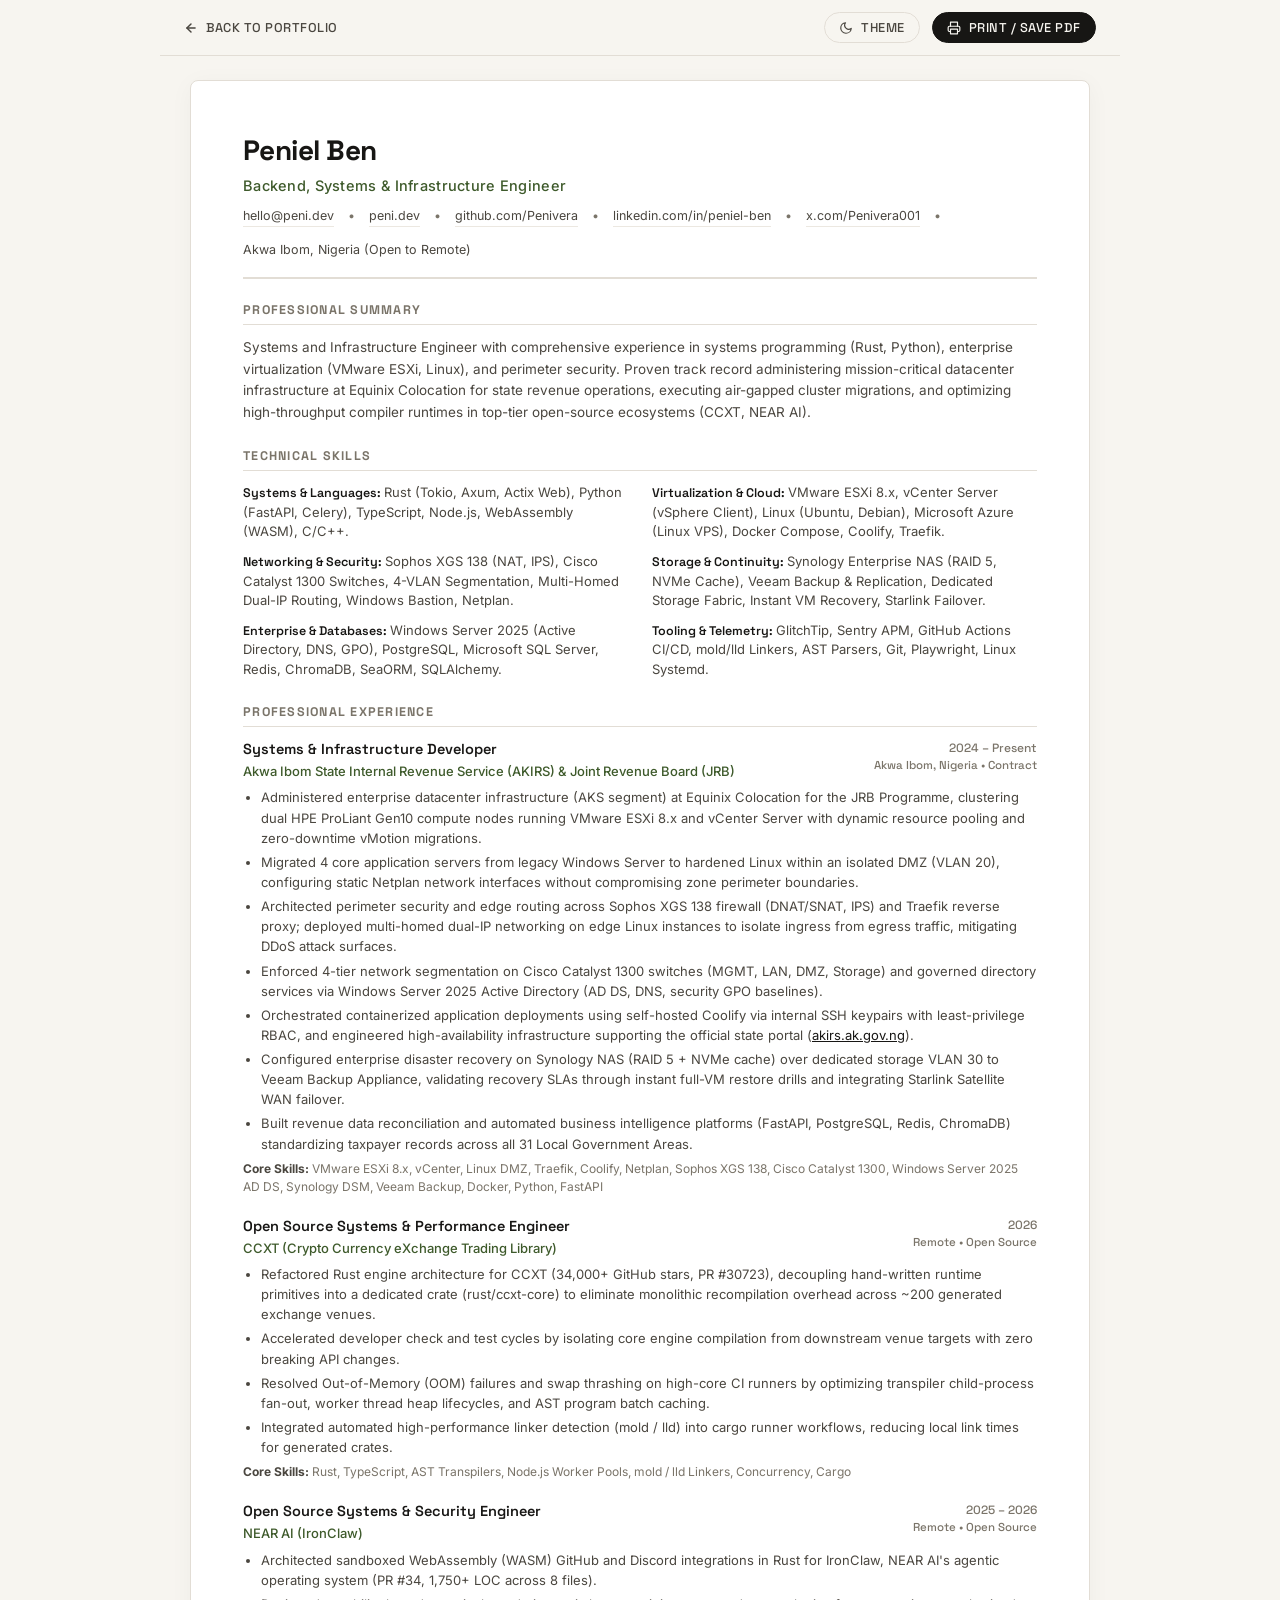
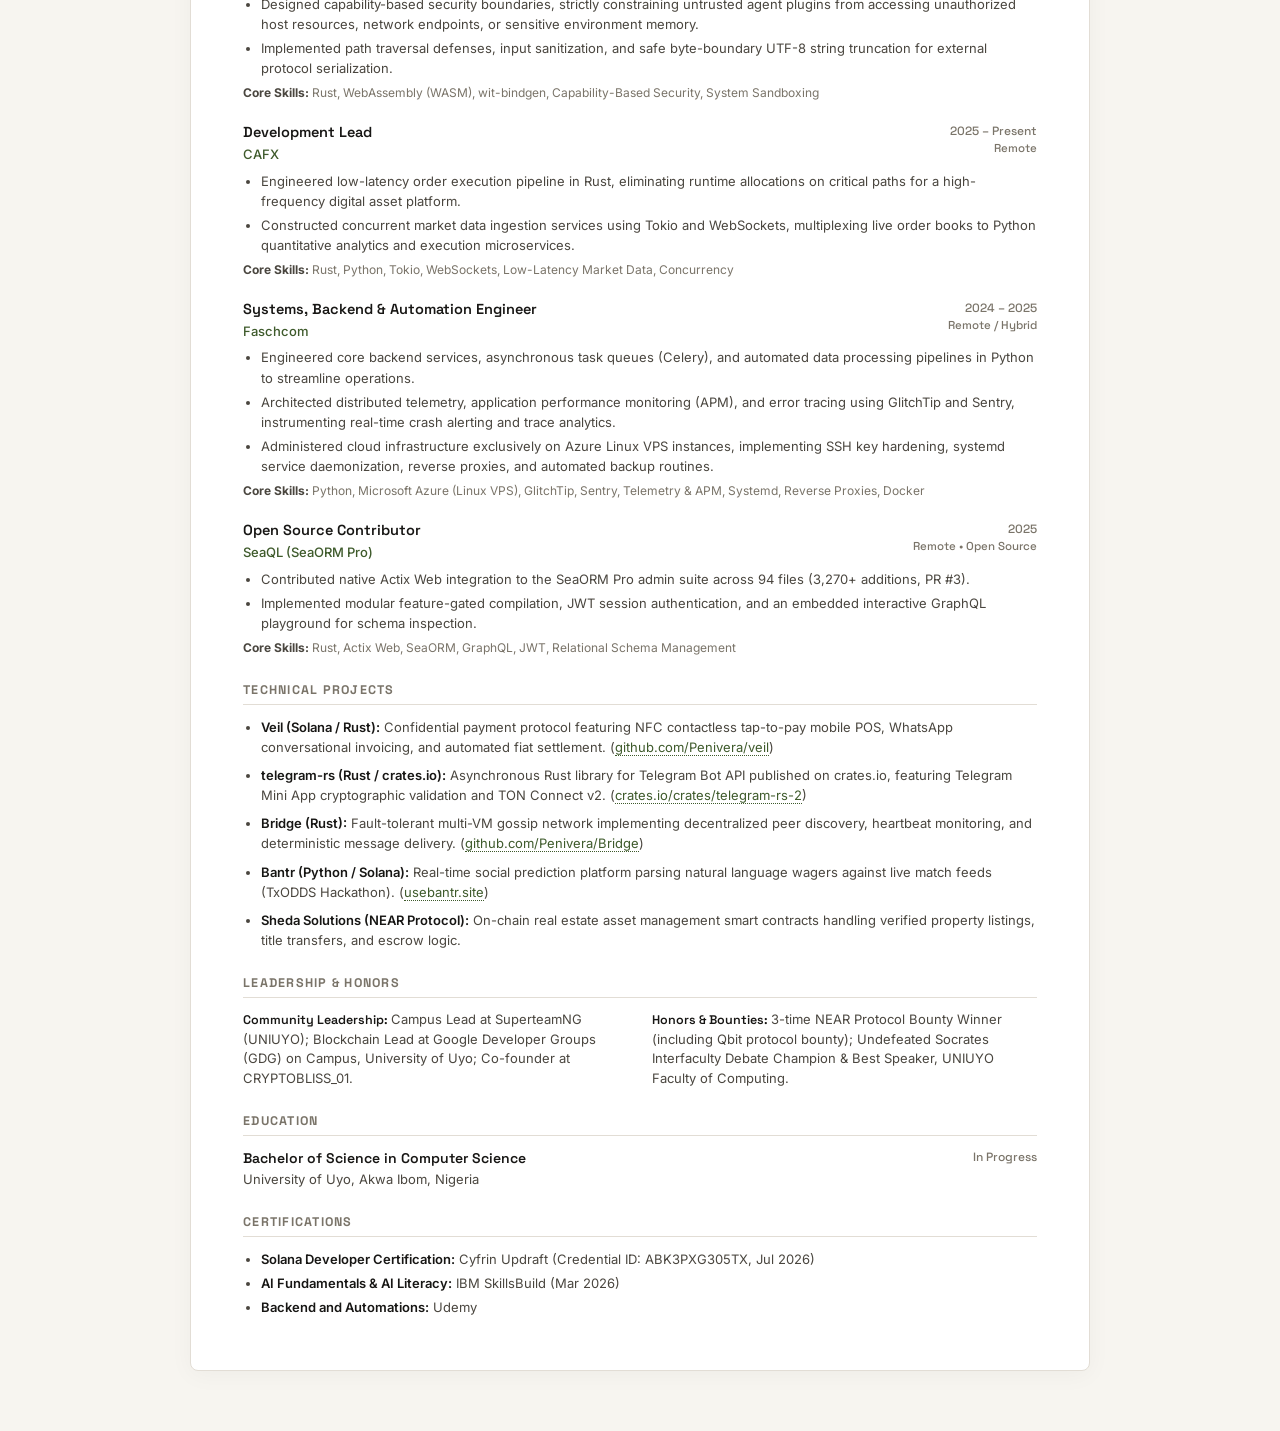
==== commit 6124f596: "feat: optimize hero layout, ATS resume styling, and project catalog" ====
--- a/resume.html
+++ b/resume.html
@@ -238,30 +238,38 @@
 .job-header {
     display: flex;
     justify-content: space-between;
-    align-items: baseline;
+    align-items: flex-start;
     flex-wrap: wrap;
-    margin-bottom: 2px;
+    gap: 4px 12px;
+    margin-bottom: 6px;
+}
+.job-title {
+    font-family: 'Space Grotesk', sans-serif;
+    font-size: 14.5px;
+    font-weight: 600;
+    color: var(--text-primary);
+    margin: 0;
 }
 .job-company {
-    font-family: 'Space Grotesk', sans-serif;
-    font-size: 15px;
-    font-weight: 600;
-    color: var(--text-primary);
-}
-.job-date {
+    font-size: 13px;
+    font-weight: 500;
+    color: var(--accent);
+    margin-top: 1px;
+}
+.job-meta {
+    text-align: right;
     font-size: 12px;
     font-family: 'Space Grotesk', sans-serif;
     color: var(--text-muted);
     font-weight: 500;
 }
-.job-sub {
-    display: flex;
-    justify-content: space-between;
-    align-items: baseline;
-    font-size: 13px;
-    font-style: italic;
-    color: var(--text-secondary);
-    margin-bottom: 6px;
+.job-date {
+    display: block;
+}
+.job-location {
+    display: block;
+    font-size: 11.5px;
+    color: var(--text-muted);
 }
 .job-bullets {
     padding-left: 18px;
@@ -288,9 +296,11 @@
 
 /* Projects List */
 .projects-list {
+    padding-left: 18px;
+    margin: 0;
     display: flex;
     flex-direction: column;
-    gap: 10px;
+    gap: 8px;
 }
 .project-row {
     font-size: 13px;
@@ -308,28 +318,48 @@
 }
 
 /* Education & Certs */
-.edu-grid {
-    display: grid;
-    grid-template-columns: repeat(2, 1fr);
-    gap: 16px;
-}
-.edu-item h4 {
+.edu-item {
+    margin-bottom: 4px;
+}
+.edu-header {
+    display: flex;
+    justify-content: space-between;
+    align-items: flex-start;
+    flex-wrap: wrap;
+    gap: 4px 12px;
+}
+.edu-degree {
     font-family: 'Space Grotesk', sans-serif;
     font-size: 14px;
     font-weight: 600;
     color: var(--text-primary);
-}
-.edu-item p {
-    font-size: 12.5px;
+    margin: 0;
+}
+.edu-school {
+    font-size: 13px;
     color: var(--text-secondary);
+    margin-top: 1px;
+}
+.edu-date {
+    font-size: 12px;
+    font-family: 'Space Grotesk', sans-serif;
+    color: var(--text-muted);
+    font-weight: 500;
+    white-space: nowrap;
 }
 .cert-list {
     padding-left: 18px;
-    font-size: 12.5px;
+    margin: 0;
+    font-size: 13px;
     color: var(--text-secondary);
+    line-height: 1.55;
 }
 .cert-list li {
-    margin-bottom: 3px;
+    margin-bottom: 4px;
+}
+.cert-list strong {
+    color: var(--text-primary);
+    font-weight: 600;
 }
 
 /* Print Stylesheet */
@@ -404,18 +434,30 @@
         margin-bottom: 10px !important;
         break-inside: avoid;
     }
+    .job-title {
+        font-size: 11px !important;
+        font-weight: 700 !important;
+        color: #000000 !important;
+        margin: 0 !important;
+    }
     .job-company {
-        font-size: 11.5px !important;
-        color: #000000 !important;
+        font-size: 10.5px !important;
+        font-weight: 600 !important;
+        color: #222222 !important;
+        margin-top: 1px !important;
+    }
+    .job-meta {
+        font-size: 9.5px !important;
+        color: #333333 !important;
+        text-align: right !important;
     }
     .job-date {
         font-size: 9.5px !important;
         color: #333333 !important;
     }
-    .job-sub {
-        font-size: 10px !important;
-        margin-bottom: 3px !important;
-        color: #333333 !important;
+    .job-location {
+        font-size: 9px !important;
+        color: #444444 !important;
     }
     .job-bullets li {
         font-size: 10px !important;
@@ -431,7 +473,8 @@
         color: #444444 !important;
     }
     .projects-list {
-        gap: 6px !important;
+        padding-left: 14px !important;
+        gap: 5px !important;
     }
     .project-row {
         font-size: 10px !important;
@@ -446,28 +489,184 @@
         color: #000000 !important;
         border-bottom: none !important;
     }
-    .edu-item h4 {
+    .edu-degree {
         font-size: 10.5px !important;
-        color: #000000 !important;
-    }
-    .edu-item p, .cert-list li {
+        font-weight: 700 !important;
+        color: #000000 !important;
+    }
+    .edu-school {
         font-size: 9.5px !important;
         color: #222222 !important;
     }
+    .edu-date {
+        font-size: 9.5px !important;
+        color: #333333 !important;
+    }
+    .cert-list {
+        padding-left: 14px !important;
+    }
+    .cert-list li {
+        font-size: 9.5px !important;
+        color: #222222 !important;
+        line-height: 1.35 !important;
+        margin-bottom: 2px !important;
+    }
+    .cert-list strong {
+        color: #000000 !important;
+    }
 }
 
 @media (max-width: 768px) {
+    body {
+        padding: 16px 12px;
+    }
+    .action-bar {
+        padding: 8px 12px;
+        margin-bottom: 16px;
+    }
     .resume-sheet {
-        padding: 24px 20px;
-        border-radius: 0;
-        border-left: none;
-        border-right: none;
+        padding: 24px 18px;
+        border-radius: 8px;
+    }
+    .resume-header {
+        margin-bottom: 16px;
+        padding-bottom: 14px;
+    }
+    .name {
+        font-size: 22px;
+    }
+    .headline {
+        font-size: 13px;
+        margin-bottom: 8px;
+    }
+    .contact-links {
+        gap: 6px 10px;
+        font-size: 12px;
+        line-height: 1.4;
+    }
+    .contact-sep {
+        display: none;
+    }
+    .contact-links a, .contact-links span {
+        display: inline-flex;
+        align-items: center;
+        word-break: break-word;
+    }
+    .skills-grid {
+        grid-template-columns: 1fr;
+        gap: 8px 0;
+    }
+    .resume-section {
+        margin-bottom: 18px;
+    }
+    .section-title {
+        font-size: 11.5px;
+        margin-bottom: 10px;
+    }
+    .summary-text {
+        font-size: 13px;
+        line-height: 1.55;
+    }
+    .job-item {
+        margin-bottom: 16px;
+    }
+    .job-header, .edu-header {
+        flex-direction: column;
+        gap: 2px;
+    }
+    .job-title {
+        font-size: 14px;
+    }
+    .job-company {
+        font-size: 12.5px;
+    }
+    .job-meta {
+        text-align: left;
+        margin-top: 2px;
+        display: flex;
+        flex-wrap: wrap;
+        align-items: center;
+        gap: 4px 6px;
+        font-size: 11.5px;
+    }
+    .job-date, .job-location {
+        display: inline;
+    }
+    .job-date::after {
+        content: " \2022";
+        margin-left: 6px;
+    }
+    .job-bullets {
+        padding-left: 16px;
+        margin-bottom: 6px;
+    }
+    .job-bullets li {
+        font-size: 12.5px;
+        line-height: 1.5;
+        margin-bottom: 4px;
+        word-break: break-word;
+    }
+    .job-tech-tag {
+        font-size: 11.5px;
+        line-height: 1.45;
+    }
+    .projects-list {
+        padding-left: 16px;
+        gap: 8px;
+    }
+    .project-row {
+        font-size: 12.5px;
+        line-height: 1.5;
+        word-break: break-word;
+    }
+    .edu-degree {
+        font-size: 13.5px;
+    }
+    .edu-school {
+        font-size: 12.5px;
+    }
+    .edu-date {
+        margin-top: 2px;
+        font-size: 11.5px;
+    }
+    .cert-list {
+        padding-left: 16px;
+        font-size: 12.5px;
+    }
+    .cert-list li {
+        margin-bottom: 4px;
+        word-break: break-word;
+    }
+}
+
+@media (max-width: 480px) {
+    body {
+        padding: 12px 8px;
+    }
+    .resume-sheet {
+        padding: 20px 14px;
     }
     .action-bar {
-        padding: 10px 16px;
-    }
-    .skills-grid, .edu-grid {
-        grid-template-columns: 1fr;
+        flex-direction: column;
+        gap: 10px;
+        align-items: stretch;
+    }
+    .action-bar a {
+        justify-content: center;
+    }
+    .action-controls {
+        display: flex;
+        gap: 8px;
+        width: 100%;
+    }
+    .btn-action {
+        flex: 1;
+        justify-content: center;
+        padding: 7px 10px;
+        font-size: 12px;
+    }
+    .name {
+        font-size: 20px;
     }
 }
 </style>
@@ -538,37 +737,37 @@
     <section class="resume-section">
         <h2 class="section-title">Professional Summary</h2>
         <p class="summary-text">
-            Versatile Backend, Systems, and Infrastructure Engineer experienced in low-level systems programming (Rust, Python), enterprise datacenter virtualization (VMware ESXi, vCenter Server, HPE ProLiant), perimeter network architecture (Sophos XGS 138 NAT rules, Cisco Catalyst VLAN segmentation), directory services (Windows Server 2025 Active Directory, GPO, DNS), and compiler/transpiler performance engineering (CCXT). Proven track record designing high-throughput order pipelines, sandboxing WebAssembly runtimes (NEAR AI IronClaw), and building reliable disaster recovery architectures (Synology RAID 5 &amp; Veeam).
+            Systems and Infrastructure Engineer with comprehensive experience in systems programming (Rust, Python), enterprise virtualization (VMware ESXi, Linux), and perimeter security. Proven track record administering mission-critical datacenter infrastructure at Equinix Colocation for state revenue operations, executing air-gapped cluster migrations, and optimizing high-throughput compiler runtimes in top-tier open-source ecosystems (CCXT, NEAR AI).
         </p>
     </section>
 
     <!-- Technical Skills / Competencies -->
     <section class="resume-section">
-        <h2 class="section-title">Technical Competencies</h2>
+        <h2 class="section-title">Technical Skills</h2>
         <div class="skills-grid">
             <div class="skill-category">
-                <span class="skill-label">Systems &amp; Compilers: </span>
-                <span class="skill-val">Rust (Tokio, Axum, Actix Web), Python (FastAPI, Celery), TypeScript/Node.js, AST Parsers &amp; Transpilers, mold/lld linkers, Memory Profiling, WebSockets.</span>
+                <span class="skill-label">Systems &amp; Languages: </span>
+                <span class="skill-val">Rust (Tokio, Axum, Actix Web), Python (FastAPI, Celery), TypeScript, Node.js, WebAssembly (WASM), C/C++.</span>
             </div>
             <div class="skill-category">
-                <span class="skill-label">Virtualization &amp; Enterprise Infra: </span>
-                <span class="skill-val">VMware ESXi 8.x, VMware vCenter (vSphere Client), Linux DMZ Cluster Migration, Traefik Reverse Proxy, Coolify CI/CD, Netplan, Microsoft Azure (Linux VPS), Windows Server 2025/2022, Active Directory (AD DS/GPO), Docker.</span>
+                <span class="skill-label">Virtualization &amp; Cloud: </span>
+                <span class="skill-val">VMware ESXi 8.x, vCenter Server (vSphere Client), Linux (Ubuntu, Debian), Microsoft Azure (Linux VPS), Docker Compose, Coolify, Traefik.</span>
             </div>
             <div class="skill-category">
-                <span class="skill-label">Networking &amp; Perimeter Security: </span>
-                <span class="skill-val">Sophos XGS 138 Next-Gen Firewall, Multi-Homed Dual-IP (DDoS Mitigation), Windows Bastion Routing, Cisco Catalyst 1300, 4-VLAN Segmentation (MGMT, LAN, DMZ, Storage), Stateful NAT (DNAT/SNAT), IPS.</span>
+                <span class="skill-label">Networking &amp; Security: </span>
+                <span class="skill-val">Sophos XGS 138 (NAT, IPS), Cisco Catalyst 1300 Switches, 4-VLAN Segmentation, Multi-Homed Dual-IP Routing, Windows Bastion, Netplan.</span>
             </div>
             <div class="skill-category">
-                <span class="skill-label">Storage, Backup &amp; Disaster Recovery: </span>
-                <span class="skill-val">Synology DSM Enterprise NAS (RAID 5 + NVMe Cache), Veeam Backup &amp; Replication (BCKUP-SRV01), Dedicated VLAN 30 Transport, Full-VM Instant Restores, File-Level Recovery.</span>
+                <span class="skill-label">Storage &amp; Continuity: </span>
+                <span class="skill-val">Synology Enterprise NAS (RAID 5, NVMe Cache), Veeam Backup &amp; Replication, Dedicated Storage Fabric, Instant VM Recovery, Starlink Failover.</span>
             </div>
             <div class="skill-category">
-                <span class="skill-label">Databases &amp; Caching: </span>
-                <span class="skill-val">PostgreSQL, Microsoft SQL Server 2025 (SSMS), Redis, ChromaDB Vector Store, SQLite, SQLAlchemy, SeaORM, SQLx, Alembic.</span>
+                <span class="skill-label">Enterprise &amp; Databases: </span>
+                <span class="skill-val">Windows Server 2025 (Active Directory, DNS, GPO), PostgreSQL, Microsoft SQL Server, Redis, ChromaDB, SeaORM, SQLAlchemy.</span>
             </div>
             <div class="skill-category">
-                <span class="skill-label">Web3, Security &amp; Telemetry: </span>
-                <span class="skill-val">Solana, Anchor, NEAR Protocol (WASM contracts), TON, Capability-Based Sandboxing, GlitchTip &amp; Sentry APM, GitHub Actions CI/CD, Playwright.</span>
+                <span class="skill-label">Tooling &amp; Telemetry: </span>
+                <span class="skill-val">GlitchTip, Sentry APM, GitHub Actions CI/CD, mold/lld Linkers, AST Parsers, Git, Playwright, Linux Systemd.</span>
             </div>
         </div>
     </section>
@@ -580,141 +779,148 @@
         <!-- Role 1: AKIRS / JRB -->
         <article class="job-item">
             <div class="job-header">
-                <span class="job-company">Akwa Ibom State Internal Revenue Service (AKIRS) &amp; Joint Revenue Board (JRB)</span>
-                <span class="job-date">Akwa Ibom, Nigeria &bull; Contract</span>
-            </div>
-            <div class="job-sub">
-                <span>Systems &amp; Infrastructure Developer</span>
-                <span>2024 &ndash; Present</span>
+                <div>
+                    <h3 class="job-title">Systems &amp; Infrastructure Developer</h3>
+                    <div class="job-company">Akwa Ibom State Internal Revenue Service (AKIRS) &amp; Joint Revenue Board (JRB)</div>
+                </div>
+                <div class="job-meta">
+                    <span class="job-date">2024 &ndash; Present</span>
+                    <span class="job-location">Akwa Ibom, Nigeria &bull; Contract</span>
+                </div>
             </div>
             <ul class="job-bullets">
-                <li>Administered the <strong>Akwa Ibom State (AKS) segment</strong> of the enterprise datacenter infrastructure deployed at <strong>Equinix Colocation Datacenter</strong> under the Joint Revenue Board (JRB) Programme, clustering dual HPE ProLiant Gen10 compute nodes running <strong>VMware ESXi 8.x</strong> and <strong>vCenter Server (vSphere Client)</strong> with dynamic compute resource allocation and zero-downtime VM migrations, in collaboration with the datacenter team where and when necessary.</li>
-                <li>Orchestrated the migration of <strong>4 application servers in the DMZ cluster</strong> from Windows Server to hardened Linux without breaching DMZ (VLAN 20) isolation; overcame hypervisor console clipboard barriers and static IP constraints (no DHCP, air-gapped VM) by synthesizing custom virtual ISO images locally and mounting them via vSphere to bind Netplan static network configurations.</li>
-                <li>Implemented <strong>dual-IP multi-homed networking</strong> on edge Linux instances (dedicated separate IP addresses for inbound ingress vs. outbound egress traffic) to isolate traffic planes, mitigate DDoS attack surfaces, and eliminate connection state exhaustion.</li>
-                <li>Architected edge traffic routing from the Windows bastion server through <strong>Sophos XGS 138</strong> firewall NAT policies into an internal edge Linux VM operating as a reverse proxy running <strong>Traefik</strong>.</li>
-                <li>Engineered high-availability edge routing, reverse proxy mappings, and infrastructure supporting public-facing government services, including the official state revenue portal (<a href="https://akirs.ak.gov.ng/" target="_blank" style="color:var(--text-primary); text-decoration:underline;">akirs.ak.gov.ng</a>), ensuring reliable digital tax assessments and citizen service availability.</li>
-                <li>Deployed a self-hosted <strong>Coolify</strong> automation engine to manage containerized Docker workloads over encrypted internal SSH keypairs using internal static IPs, enforcing granular least-privilege RBAC permission sets.</li>
-                <li>Designed and enforced <strong>4-VLAN network segmentation</strong> on <strong>Cisco Catalyst 1300</strong> switches (VLAN 1 MGMT, VLAN 10 LAN, VLAN 20 DMZ, VLAN 30 Storage), isolating core database nodes and backup traffic from web application interfaces.</li>
-                <li>Configured perimeter traffic rules on Sophos XGS 138 firewall, implementing strict DNAT (Port Forwarding), outbound SNAT filtering, Intrusion Prevention System (IPS) policies, and <strong>Starlink Satellite WAN</strong> failover routing.</li>
-                <li>Configured <strong>Windows Server 2025 Active Directory Domain Controller (STATE-DC01)</strong>, managing user accounts, security groups, AD-integrated DNS, and enterprise Group Policy Objects (GPOs) for password complexity, account lockout, and automated security patch baselines.</li>
-                <li>Architected backup and disaster recovery on an enterprise <strong>Synology NAS (RAID 5 + NVMe SSD Cache)</strong> over dedicated, non-routed VLAN 30 to <strong>Veeam Backup Appliance (BCKUP-SRV01)</strong>; verified synthetic fulls, incremental schedules, and conducted live full-VM instant restore drills.</li>
-                <li>Engineered the <strong>AKIRS Revenue Data Integrity Platform</strong> (FastAPI, PostgreSQL, Redis) and <strong>AKIRS Revenue Intelligence Platform</strong> with local RAG assistant (ChromaDB) covering all 31 LGAs.</li>
+                <li>Administered enterprise datacenter infrastructure (AKS segment) at Equinix Colocation for the JRB Programme, clustering dual HPE ProLiant Gen10 compute nodes running VMware ESXi 8.x and vCenter Server with dynamic resource pooling and zero-downtime vMotion migrations.</li>
+                <li>Migrated 4 core application servers from legacy Windows Server to hardened Linux within an isolated DMZ (VLAN 20), configuring static Netplan network interfaces without compromising zone perimeter boundaries.</li>
+                <li>Architected perimeter security and edge routing across Sophos XGS 138 firewall (DNAT/SNAT, IPS) and Traefik reverse proxy; deployed multi-homed dual-IP networking on edge Linux instances to isolate ingress from egress traffic, mitigating DDoS attack surfaces.</li>
+                <li>Enforced 4-tier network segmentation on Cisco Catalyst 1300 switches (MGMT, LAN, DMZ, Storage) and governed directory services via Windows Server 2025 Active Directory (AD DS, DNS, security GPO baselines).</li>
+                <li>Orchestrated containerized application deployments using self-hosted Coolify via internal SSH keypairs with least-privilege RBAC, and engineered high-availability infrastructure supporting the official state portal (<a href="https://akirs.ak.gov.ng/" target="_blank" style="color:var(--text-primary); text-decoration:underline;">akirs.ak.gov.ng</a>).</li>
+                <li>Configured enterprise disaster recovery on Synology NAS (RAID 5 + NVMe cache) over dedicated storage VLAN 30 to Veeam Backup Appliance, validating recovery SLAs through instant full-VM restore drills and integrating Starlink Satellite WAN failover.</li>
+                <li>Built revenue data reconciliation and automated business intelligence platforms (FastAPI, PostgreSQL, Redis, ChromaDB) standardizing taxpayer records across all 31 Local Government Areas.</li>
             </ul>
-            <p class="job-tech-tag"><strong>Technologies:</strong> VMware ESXi 8.x, vCenter / vSphere, Linux DMZ Migration, Traefik, Coolify, Netplan, Multi-Homed Dual-IP, Sophos XGS 138 (NAT/IPS), Cisco Catalyst 1300, Windows Server 2025 (AD DS/GPO), Synology DSM (RAID 5), Veeam Backup, Docker, Python, FastAPI</p>
+            <p class="job-tech-tag"><strong>Core Skills:</strong> VMware ESXi 8.x, vCenter, Linux DMZ, Traefik, Coolify, Netplan, Sophos XGS 138, Cisco Catalyst 1300, Windows Server 2025 AD DS, Synology DSM, Veeam Backup, Docker, Python, FastAPI</p>
         </article>
 
         <!-- Role 2: CCXT -->
         <article class="job-item">
             <div class="job-header">
-                <span class="job-company">CCXT (Crypto Currency eXchange Trading Library) - Open Source</span>
-                <span class="job-date">Remote</span>
-            </div>
-            <div class="job-sub">
-                <span>Open Source Systems &amp; Performance Engineer</span>
-                <span>2026</span>
+                <div>
+                    <h3 class="job-title">Open Source Systems &amp; Performance Engineer</h3>
+                    <div class="job-company">CCXT (Crypto Currency eXchange Trading Library)</div>
+                </div>
+                <div class="job-meta">
+                    <span class="job-date">2026</span>
+                    <span class="job-location">Remote &bull; Open Source</span>
+                </div>
             </div>
             <ul class="job-bullets">
-                <li>Authored architectural refactoring (<strong>Pull Request #30723</strong>) for CCXT (34,000+ GitHub stars), extracting the hand-written engine runtime (<code style="font-size:0.95em;">Value</code>, <code style="font-size:0.95em;">Exchange</code>, <code style="font-size:0.95em;">OrderRouter</code>, <code style="font-size:0.95em;">Precise</code>, WebSocket primitives) into <code style="font-size:0.95em;">rust/ccxt-core</code> and re-exporting it from <code style="font-size:0.95em;">rust/ccxt-base</code> with zero breaking changes for ~200 generated exchange venues.</li>
-                <li>Significantly accelerated internal developer iteration loops by eliminating monolithic venue recompilation during engine <code style="font-size:0.95em;">cargo check</code> and test passes.</li>
-                <li>Capped transpiler child-process fan-out to <code style="font-size:0.95em;">Math.min(4, os.availableParallelism())</code>, eliminating runner Out-Of-Memory (OOM) termination and swap thrashing on high-core runners.</li>
-                <li>Added clean lifecycle <code style="font-size:0.95em;">destroy()</code> handlers for <code style="font-size:0.95em;">piscina</code> worker thread pools across C#, Go, and Java transpilers, optimized AST program batch caching to prevent LRU thrashing, and implemented automated high-performance linker detection (<code style="font-size:0.95em;">mold</code> &rarr; <code style="font-size:0.95em;">lld</code>).</li>
+                <li>Refactored Rust engine architecture for CCXT (34,000+ GitHub stars, PR #30723), decoupling hand-written runtime primitives into a dedicated crate (rust/ccxt-core) to eliminate monolithic recompilation overhead across ~200 generated exchange venues.</li>
+                <li>Accelerated developer check and test cycles by isolating core engine compilation from downstream venue targets with zero breaking API changes.</li>
+                <li>Resolved Out-of-Memory (OOM) failures and swap thrashing on high-core CI runners by optimizing transpiler child-process fan-out, worker thread heap lifecycles, and AST program batch caching.</li>
+                <li>Integrated automated high-performance linker detection (mold / lld) into cargo runner workflows, reducing local link times for generated crates.</li>
             </ul>
-            <p class="job-tech-tag"><strong>Technologies:</strong> Rust, TypeScript, AST Transpilers, Node.js Worker Pools (Piscina), mold / lld Linkers, High Concurrency, Cargo</p>
+            <p class="job-tech-tag"><strong>Core Skills:</strong> Rust, TypeScript, AST Transpilers, Node.js Worker Pools, mold / lld Linkers, Concurrency, Cargo</p>
         </article>
 
         <!-- Role 3: NEAR AI -->
         <article class="job-item">
             <div class="job-header">
-                <span class="job-company">NEAR AI - IronClaw</span>
-                <span class="job-date">Remote</span>
-            </div>
-            <div class="job-sub">
-                <span>Open Source Software Engineer (Systems &amp; Security)</span>
-                <span>2025 &ndash; 2026</span>
+                <div>
+                    <h3 class="job-title">Open Source Systems &amp; Security Engineer</h3>
+                    <div class="job-company">NEAR AI (IronClaw)</div>
+                </div>
+                <div class="job-meta">
+                    <span class="job-date">2025 &ndash; 2026</span>
+                    <span class="job-location">Remote &bull; Open Source</span>
+                </div>
             </div>
             <ul class="job-bullets">
-                <li>Engineered sandboxed GitHub and Discord WebAssembly (WASM) integrations in Rust for IronClaw, NEAR AI's agentic operating system.</li>
-                <li>Enforced capability-based security boundaries for third-party agent plugins, preventing untrusted code from accessing unauthorized system resources or arbitrary network sockets.</li>
-                <li>Implemented strict event validation, path traversal defenses, safe multi-byte UTF-8 string truncation, and URL encoding for untrusted inputs; merged after resolving 53 review comments (1,756 lines across 8 files, <strong>PR #34</strong>).</li>
+                <li>Architected sandboxed WebAssembly (WASM) GitHub and Discord integrations in Rust for IronClaw, NEAR AI's agentic operating system (PR #34, 1,750+ LOC across 8 files).</li>
+                <li>Designed capability-based security boundaries, strictly constraining untrusted agent plugins from accessing unauthorized host resources, network endpoints, or sensitive environment memory.</li>
+                <li>Implemented path traversal defenses, input sanitization, and safe byte-boundary UTF-8 string truncation for external protocol serialization.</li>
             </ul>
-            <p class="job-tech-tag"><strong>Technologies:</strong> Rust, WebAssembly (WASM), wit-bindgen, Capability-Based Security, REST APIs</p>
+            <p class="job-tech-tag"><strong>Core Skills:</strong> Rust, WebAssembly (WASM), wit-bindgen, Capability-Based Security, System Sandboxing</p>
         </article>
 
         <!-- Role 4: CAFX -->
         <article class="job-item">
             <div class="job-header">
-                <span class="job-company">CAFX</span>
-                <span class="job-date">Remote</span>
-            </div>
-            <div class="job-sub">
-                <span>Development Lead</span>
-                <span>2025 &ndash; Present</span>
+                <div>
+                    <h3 class="job-title">Development Lead</h3>
+                    <div class="job-company">CAFX</div>
+                </div>
+                <div class="job-meta">
+                    <span class="job-date">2025 &ndash; Present</span>
+                    <span class="job-location">Remote</span>
+                </div>
             </div>
             <ul class="job-bullets">
-                <li>Engineered and maintain low-latency order execution pipeline in Rust for a high-frequency trading platform, simplifying critical paths to minimize runtime overhead.</li>
-                <li>Designed concurrent market-data ingestion across multiple top-tier digital asset exchanges, multiplexing order books to Python strategy and quantitative analytics microservices.</li>
+                <li>Engineered low-latency order execution pipeline in Rust, eliminating runtime allocations on critical paths for a high-frequency digital asset platform.</li>
+                <li>Constructed concurrent market data ingestion services using Tokio and WebSockets, multiplexing live order books to Python quantitative analytics and execution microservices.</li>
             </ul>
-            <p class="job-tech-tag"><strong>Technologies:</strong> Rust, Python, Tokio, WebSockets, Low-Latency Market Data, Concurrency</p>
+            <p class="job-tech-tag"><strong>Core Skills:</strong> Rust, Python, Tokio, WebSockets, Low-Latency Market Data, Concurrency</p>
         </article>
 
         <!-- Role 5: Faschcom -->
         <article class="job-item">
             <div class="job-header">
-                <span class="job-company">Faschcom</span>
-                <span class="job-date">Remote / Hybrid</span>
-            </div>
-            <div class="job-sub">
-                <span>Systems, Backend &amp; Automation Engineer</span>
-                <span>2024 - 2025</span>
+                <div>
+                    <h3 class="job-title">Systems, Backend &amp; Automation Engineer</h3>
+                    <div class="job-company">Faschcom</div>
+                </div>
+                <div class="job-meta">
+                    <span class="job-date">2024 &ndash; 2025</span>
+                    <span class="job-location">Remote / Hybrid</span>
+                </div>
             </div>
             <ul class="job-bullets">
-                <li>Engineered scalable backend services, asynchronous workers, and custom web/process automation workflows using Python to eliminate operational bottlenecks.</li>
-                <li>Architected full-lifecycle telemetry, application performance monitoring (APM), and distributed error tracking using <strong>GlitchTip</strong> and <strong>Sentry</strong>, instrumenting real-time crash reporting, performance tracing, and alert routing.</li>
-                <li>Managed cloud infrastructure solely on <strong>Linux VPS instances on Microsoft Azure</strong>, executing server provisioning, systemd daemonization, SSH key hardening, automated backup routines, and resource optimization.</li>
-                <li>Configured reverse proxies, automated health-check monitoring, and continuous deployment workflows to maintain high platform availability.</li>
+                <li>Engineered core backend services, asynchronous task queues (Celery), and automated data processing pipelines in Python to streamline operations.</li>
+                <li>Architected distributed telemetry, application performance monitoring (APM), and error tracing using GlitchTip and Sentry, instrumenting real-time crash alerting and trace analytics.</li>
+                <li>Administered cloud infrastructure exclusively on Azure Linux VPS instances, implementing SSH key hardening, systemd service daemonization, reverse proxies, and automated backup routines.</li>
             </ul>
-            <p class="job-tech-tag"><strong>Technologies:</strong> Python, Microsoft Azure (Linux VPS), GlitchTip, Sentry, Telemetry &amp; APM, Systemd, Reverse Proxies, Docker, Automation</p>
+            <p class="job-tech-tag"><strong>Core Skills:</strong> Python, Microsoft Azure (Linux VPS), GlitchTip, Sentry, Telemetry &amp; APM, Systemd, Reverse Proxies, Docker</p>
         </article>
 
         <!-- Role 6: SeaQL -->
         <article class="job-item">
             <div class="job-header">
-                <span class="job-company">SeaQL - SeaORM Pro</span>
-                <span class="job-date">Open Source</span>
-            </div>
-            <div class="job-sub">
-                <span>Software Engineer (Contributor)</span>
-                <span>2025</span>
+                <div>
+                    <h3 class="job-title">Open Source Contributor</h3>
+                    <div class="job-company">SeaQL (SeaORM Pro)</div>
+                </div>
+                <div class="job-meta">
+                    <span class="job-date">2025</span>
+                    <span class="job-location">Remote &bull; Open Source</span>
+                </div>
             </div>
             <ul class="job-bullets">
-                <li>Authored native Actix Web integration for the SeaORM Pro admin panel across 94 files (3,277 additions, <strong>PR #3</strong>).</li>
-                <li>Implemented modular feature-gated compilation, JWT session authentication, and interactive GraphQL playground support for custom entity schemas.</li>
+                <li>Contributed native Actix Web integration to the SeaORM Pro admin suite across 94 files (3,270+ additions, PR #3).</li>
+                <li>Implemented modular feature-gated compilation, JWT session authentication, and an embedded interactive GraphQL playground for schema inspection.</li>
             </ul>
-            <p class="job-tech-tag"><strong>Technologies:</strong> Rust, Actix Web, SeaORM, GraphQL, JWT, Relational Schema Management</p>
+            <p class="job-tech-tag"><strong>Core Skills:</strong> Rust, Actix Web, SeaORM, GraphQL, JWT, Relational Schema Management</p>
         </article>
 
     </section>
 
-    <!-- Selected Projects -->
+    <!-- Technical Projects -->
     <section class="resume-section">
-        <h2 class="section-title">Selected Projects</h2>
-        <div class="projects-list">
-            <div class="project-row">
-                <strong>Veil:</strong> Private payment infrastructure on Solana featuring NFC contactless tap-to-pay (turning phones into POS terminals), WhatsApp conversational invoicing, confidential cross-border payroll with Umbra privacy primitives, and automated fiat off-ramps to Nigerian bank accounts via Pajramp. (<a href="https://github.com/Penivera/veil">github.com/Penivera/veil</a>)
-            </div>
-            <div class="project-row">
-                <strong>telegram-rs:</strong> Published asynchronous Rust library for Telegram Bot API on crates.io, featuring Telegram Mini App cryptographic initData validation, WASM bridge, and TON Connect v2 wallet integration. (<a href="https://crates.io/crates/telegram-rs-2">crates.io/crates/telegram-rs-2</a>)
-            </div>
-            <div class="project-row">
-                <strong>Bridge:</strong> Multi-VM fault-tolerant gossip network built in Rust featuring decentralized peer discovery, heartbeat monitoring, and deterministic message delivery across isolated environments. (<a href="https://github.com/Penivera/Bridge">github.com/Penivera/Bridge</a>)
-            </div>
-            <div class="project-row">
-                <strong>Bantr:</strong> Telegram watch-party social betting bot for the World Cup parsing natural language wagers and settling outcomes automatically from live TxLINE match feeds. Built for TxODDS Hackathon. (<a href="https://usebantr.site">usebantr.site</a>)
-            </div>
-            <div class="project-row">
-                <strong>Sheda Solutions:</strong> Real estate smart contracts on NEAR Protocol handling property listings, title verification, and escrow settlement logic on-chain.
-            </div>
-        </div>
+        <h2 class="section-title">Technical Projects</h2>
+        <ul class="projects-list">
+            <li class="project-row">
+                <strong>Veil (Solana / Rust):</strong> Confidential payment protocol featuring NFC contactless tap-to-pay mobile POS, WhatsApp conversational invoicing, and automated fiat settlement. (<a href="https://github.com/Penivera/veil" target="_blank">github.com/Penivera/veil</a>)
+            </li>
+            <li class="project-row">
+                <strong>telegram-rs (Rust / crates.io):</strong> Asynchronous Rust library for Telegram Bot API published on crates.io, featuring Telegram Mini App cryptographic validation and TON Connect v2. (<a href="https://crates.io/crates/telegram-rs-2" target="_blank">crates.io/crates/telegram-rs-2</a>)
+            </li>
+            <li class="project-row">
+                <strong>Bridge (Rust):</strong> Fault-tolerant multi-VM gossip network implementing decentralized peer discovery, heartbeat monitoring, and deterministic message delivery. (<a href="https://github.com/Penivera/Bridge" target="_blank">github.com/Penivera/Bridge</a>)
+            </li>
+            <li class="project-row">
+                <strong>Bantr (Python / Solana):</strong> Real-time social prediction platform parsing natural language wagers against live match feeds (TxODDS Hackathon). (<a href="https://usebantr.site" target="_blank">usebantr.site</a>)
+            </li>
+            <li class="project-row">
+                <strong>Sheda Solutions (NEAR Protocol):</strong> On-chain real estate asset management smart contracts handling verified property listings, title transfers, and escrow logic.
+            </li>
+        </ul>
     </section>
 
     <!-- Leadership & Community -->
@@ -732,23 +938,28 @@
         </div>
     </section>
 
-    <!-- Education & Certifications -->
+    <!-- Education -->
+    <section class="resume-section">
+        <h2 class="section-title">Education</h2>
+        <div class="edu-item">
+            <div class="edu-header">
+                <div>
+                    <h3 class="edu-degree">Bachelor of Science in Computer Science</h3>
+                    <div class="edu-school">University of Uyo, Akwa Ibom, Nigeria</div>
+                </div>
+                <span class="edu-date">In Progress</span>
+            </div>
+        </div>
+    </section>
+
+    <!-- Certifications -->
     <section class="resume-section" style="margin-bottom: 0;">
-        <h2 class="section-title">Education &amp; Certifications</h2>
-        <div class="edu-grid">
-            <div class="edu-item">
-                <h4>University of Uyo, Akwa Ibom, Nigeria</h4>
-                <p>Bachelor of Science in Computer Science (In Progress)</p>
-            </div>
-            <div class="edu-item">
-                <h4>Licenses &amp; Certifications</h4>
-                <ul class="cert-list">
-                    <li><strong>Solana Developer Certification:</strong> Cyfrin Updraft (Credential ID: ABK3PXG305TX, Jul 2026)</li>
-                    <li><strong>AI Fundamentals &amp; AI Literacy:</strong> IBM SkillsBuild (Mar 2026)</li>
-                    <li><strong>Backend and Automations:</strong> Udemy</li>
-                </ul>
-            </div>
-        </div>
+        <h2 class="section-title">Certifications</h2>
+        <ul class="cert-list">
+            <li><strong>Solana Developer Certification:</strong> Cyfrin Updraft (Credential ID: ABK3PXG305TX, Jul 2026)</li>
+            <li><strong>AI Fundamentals &amp; AI Literacy:</strong> IBM SkillsBuild (Mar 2026)</li>
+            <li><strong>Backend and Automations:</strong> Udemy</li>
+        </ul>
     </section>
 
 </main>
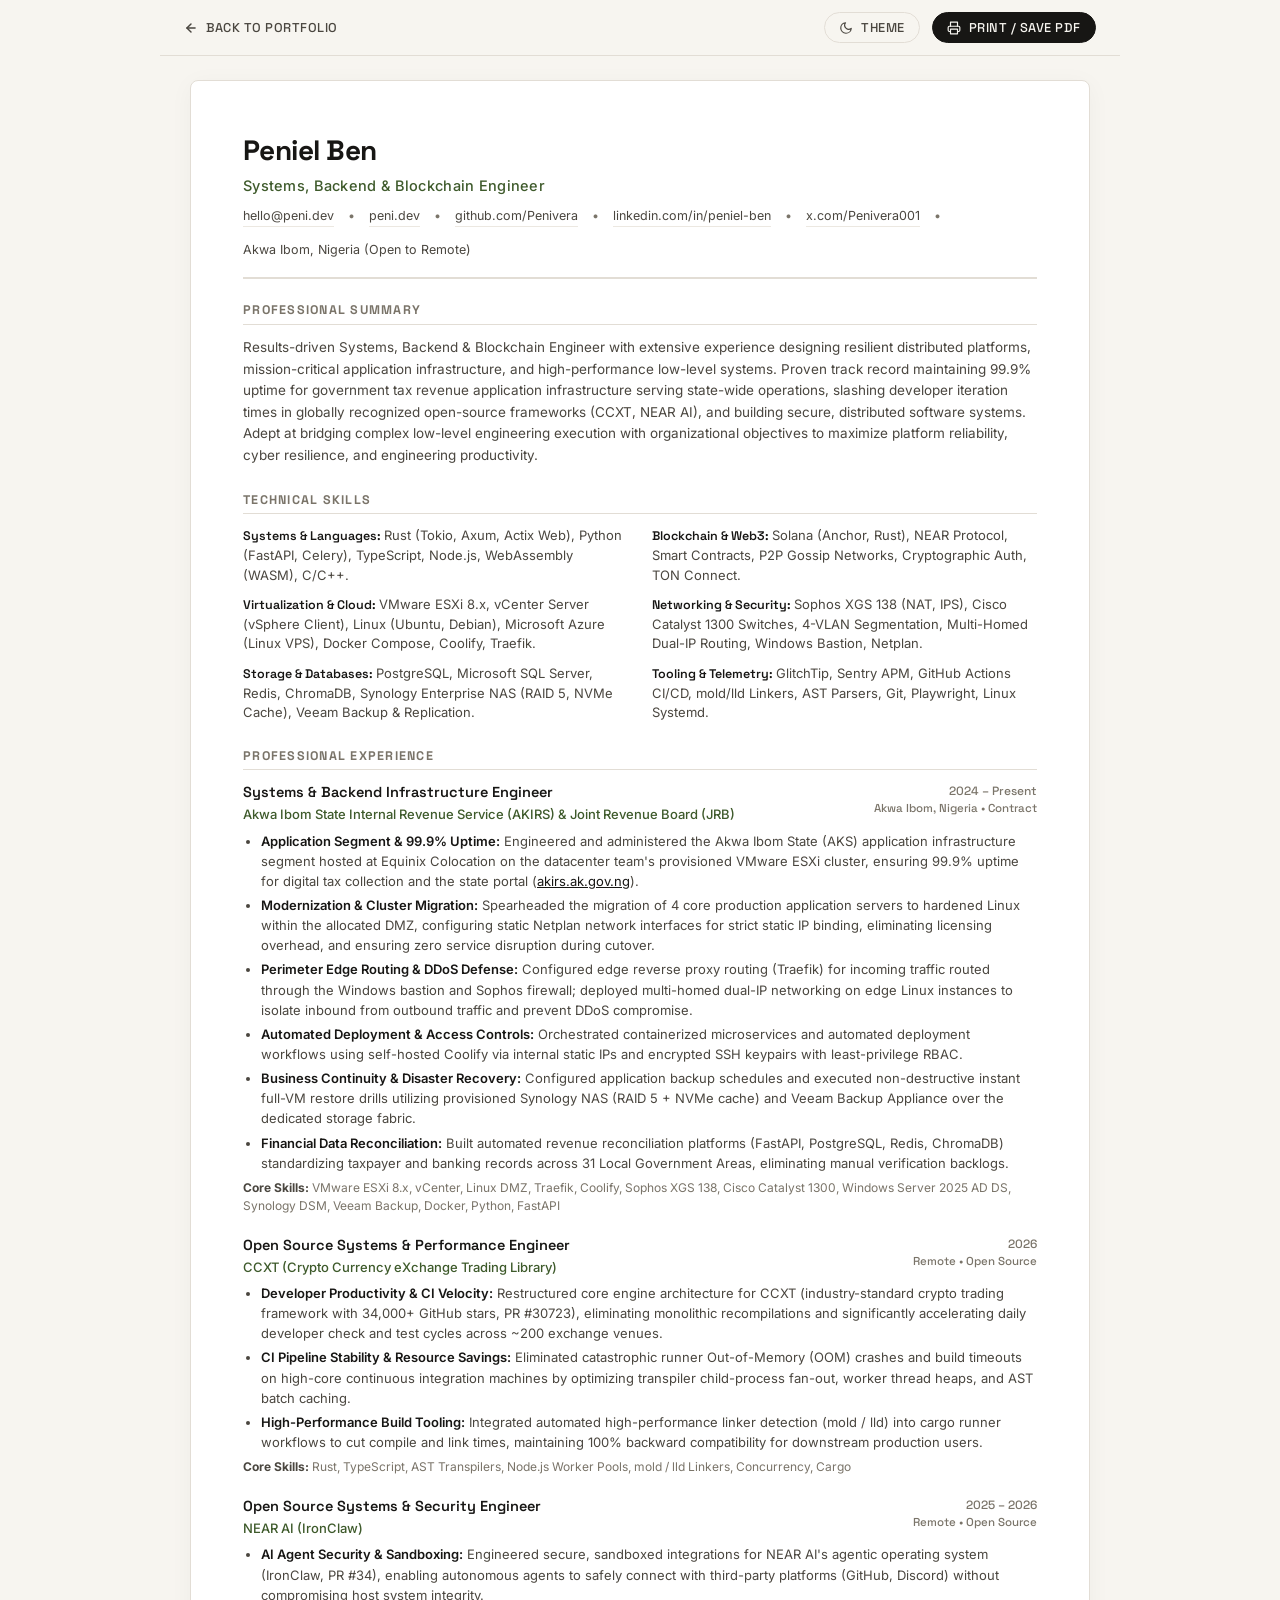
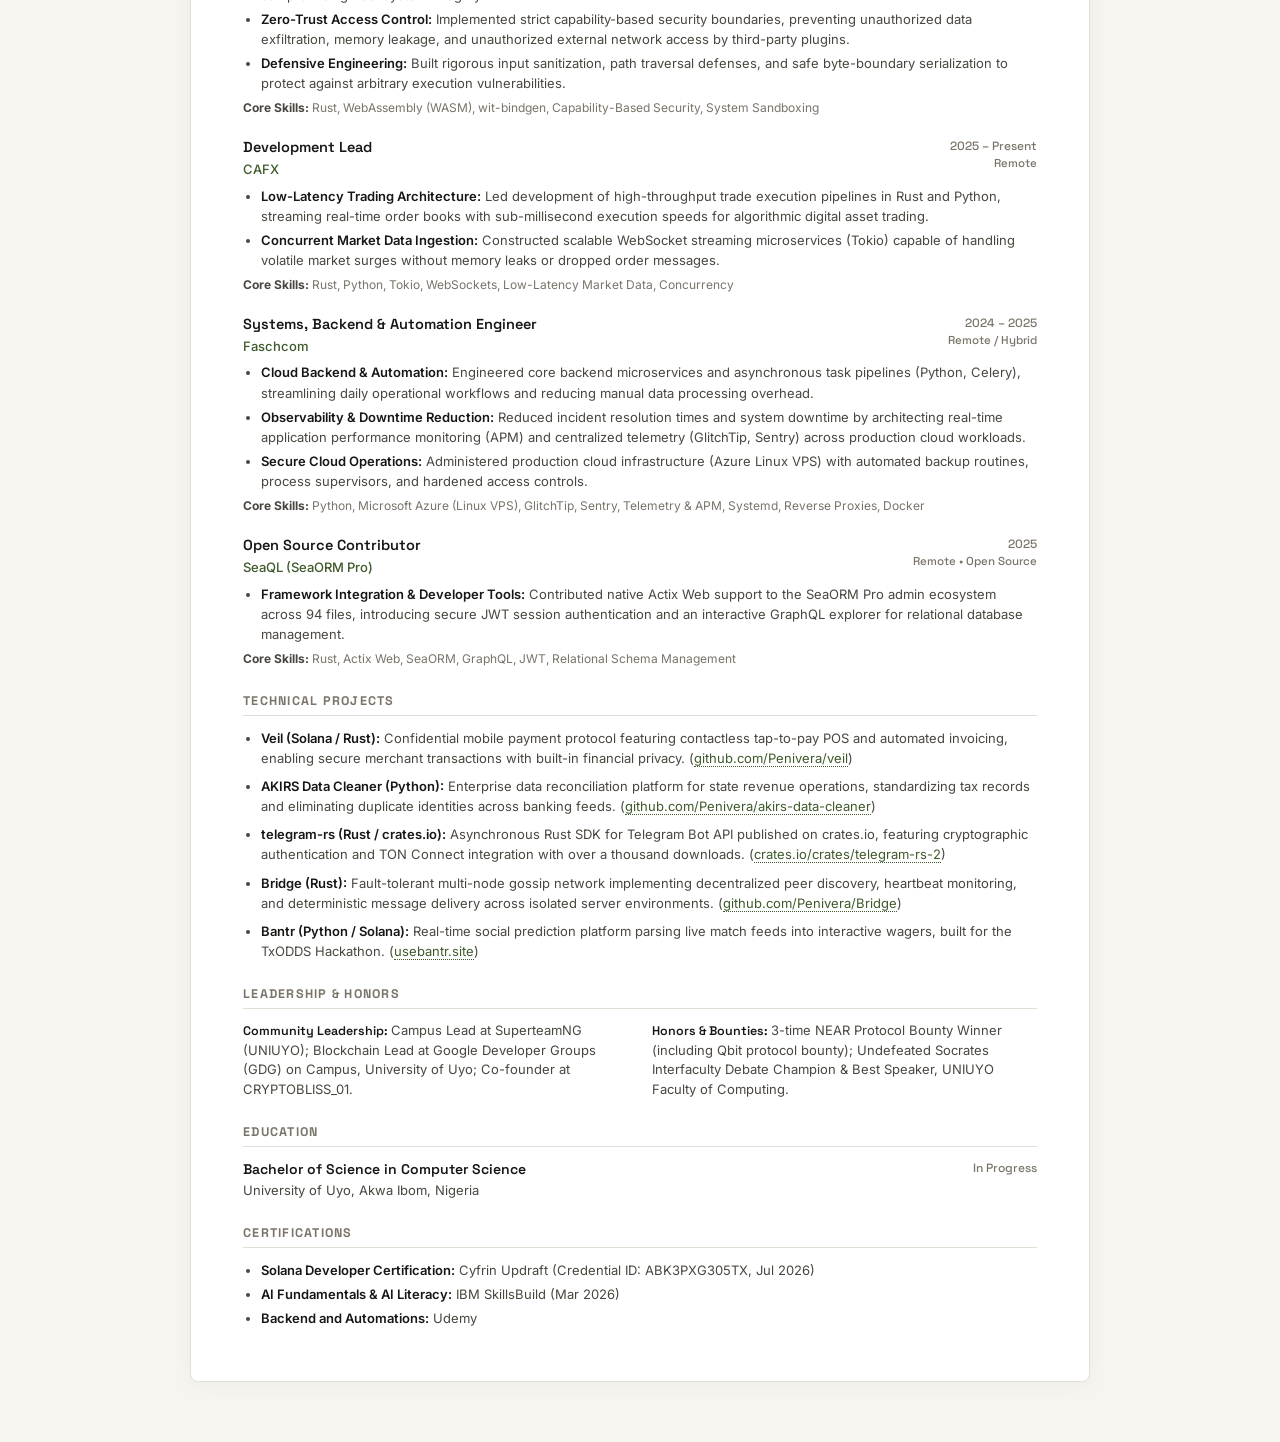
==== commit 2bd68c0c: "feat(update): update" ====
--- a/resume.html
+++ b/resume.html
@@ -3,8 +3,8 @@
 <head>
 <meta charset="UTF-8">
 <meta name="viewport" content="width=device-width, initial-scale=1.0">
-<meta name="description" content="Resume of Peniel Ben - Backend, Systems &amp; Infrastructure Engineer.">
-<title>Peniel Ben - Resume | Backend, Systems &amp; Infrastructure Engineer</title>
+<meta name="description" content="Resume of Peniel Ben - Systems, Backend &amp; Blockchain Engineer.">
+<title>Peniel Ben - Resume | Systems, Backend &amp; Blockchain Engineer</title>
 <link rel="icon" type="image/jpeg" href="favicon.jpg">
 
 <link rel="preconnect" href="https://fonts.googleapis.com">
@@ -717,7 +717,7 @@
     <!-- Header -->
     <header class="resume-header">
         <h1 class="name">Peniel Ben</h1>
-        <p class="headline">Backend, Systems &amp; Infrastructure Engineer</p>
+        <p class="headline">Systems, Backend &amp; Blockchain Engineer</p>
         <div class="contact-links">
             <a href="mailto:hello@peni.dev">hello@peni.dev</a>
             <span class="contact-sep">&bull;</span>
@@ -737,7 +737,7 @@
     <section class="resume-section">
         <h2 class="section-title">Professional Summary</h2>
         <p class="summary-text">
-            Systems and Infrastructure Engineer with comprehensive experience in systems programming (Rust, Python), enterprise virtualization (VMware ESXi, Linux), and perimeter security. Proven track record administering mission-critical datacenter infrastructure at Equinix Colocation for state revenue operations, executing air-gapped cluster migrations, and optimizing high-throughput compiler runtimes in top-tier open-source ecosystems (CCXT, NEAR AI).
+            Results-driven Systems, Backend &amp; Blockchain Engineer with extensive experience designing resilient distributed platforms, mission-critical application infrastructure, and high-performance low-level systems. Proven track record maintaining 99.9% uptime for government tax revenue application infrastructure serving state-wide operations, slashing developer iteration times in globally recognized open-source frameworks (CCXT, NEAR AI), and building secure, distributed software systems. Adept at bridging complex low-level engineering execution with organizational objectives to maximize platform reliability, cyber resilience, and engineering productivity.
         </p>
     </section>
 
@@ -750,6 +750,10 @@
                 <span class="skill-val">Rust (Tokio, Axum, Actix Web), Python (FastAPI, Celery), TypeScript, Node.js, WebAssembly (WASM), C/C++.</span>
             </div>
             <div class="skill-category">
+                <span class="skill-label">Blockchain &amp; Web3: </span>
+                <span class="skill-val">Solana (Anchor, Rust), NEAR Protocol, Smart Contracts, P2P Gossip Networks, Cryptographic Auth, TON Connect.</span>
+            </div>
+            <div class="skill-category">
                 <span class="skill-label">Virtualization &amp; Cloud: </span>
                 <span class="skill-val">VMware ESXi 8.x, vCenter Server (vSphere Client), Linux (Ubuntu, Debian), Microsoft Azure (Linux VPS), Docker Compose, Coolify, Traefik.</span>
             </div>
@@ -758,12 +762,8 @@
                 <span class="skill-val">Sophos XGS 138 (NAT, IPS), Cisco Catalyst 1300 Switches, 4-VLAN Segmentation, Multi-Homed Dual-IP Routing, Windows Bastion, Netplan.</span>
             </div>
             <div class="skill-category">
-                <span class="skill-label">Storage &amp; Continuity: </span>
-                <span class="skill-val">Synology Enterprise NAS (RAID 5, NVMe Cache), Veeam Backup &amp; Replication, Dedicated Storage Fabric, Instant VM Recovery, Starlink Failover.</span>
-            </div>
-            <div class="skill-category">
-                <span class="skill-label">Enterprise &amp; Databases: </span>
-                <span class="skill-val">Windows Server 2025 (Active Directory, DNS, GPO), PostgreSQL, Microsoft SQL Server, Redis, ChromaDB, SeaORM, SQLAlchemy.</span>
+                <span class="skill-label">Storage &amp; Databases: </span>
+                <span class="skill-val">PostgreSQL, Microsoft SQL Server, Redis, ChromaDB, Synology Enterprise NAS (RAID 5, NVMe Cache), Veeam Backup &amp; Replication.</span>
             </div>
             <div class="skill-category">
                 <span class="skill-label">Tooling &amp; Telemetry: </span>
@@ -780,7 +780,7 @@
         <article class="job-item">
             <div class="job-header">
                 <div>
-                    <h3 class="job-title">Systems &amp; Infrastructure Developer</h3>
+                    <h3 class="job-title">Systems &amp; Backend Infrastructure Engineer</h3>
                     <div class="job-company">Akwa Ibom State Internal Revenue Service (AKIRS) &amp; Joint Revenue Board (JRB)</div>
                 </div>
                 <div class="job-meta">
@@ -789,15 +789,14 @@
                 </div>
             </div>
             <ul class="job-bullets">
-                <li>Administered enterprise datacenter infrastructure (AKS segment) at Equinix Colocation for the JRB Programme, clustering dual HPE ProLiant Gen10 compute nodes running VMware ESXi 8.x and vCenter Server with dynamic resource pooling and zero-downtime vMotion migrations.</li>
-                <li>Migrated 4 core application servers from legacy Windows Server to hardened Linux within an isolated DMZ (VLAN 20), configuring static Netplan network interfaces without compromising zone perimeter boundaries.</li>
-                <li>Architected perimeter security and edge routing across Sophos XGS 138 firewall (DNAT/SNAT, IPS) and Traefik reverse proxy; deployed multi-homed dual-IP networking on edge Linux instances to isolate ingress from egress traffic, mitigating DDoS attack surfaces.</li>
-                <li>Enforced 4-tier network segmentation on Cisco Catalyst 1300 switches (MGMT, LAN, DMZ, Storage) and governed directory services via Windows Server 2025 Active Directory (AD DS, DNS, security GPO baselines).</li>
-                <li>Orchestrated containerized application deployments using self-hosted Coolify via internal SSH keypairs with least-privilege RBAC, and engineered high-availability infrastructure supporting the official state portal (<a href="https://akirs.ak.gov.ng/" target="_blank" style="color:var(--text-primary); text-decoration:underline;">akirs.ak.gov.ng</a>).</li>
-                <li>Configured enterprise disaster recovery on Synology NAS (RAID 5 + NVMe cache) over dedicated storage VLAN 30 to Veeam Backup Appliance, validating recovery SLAs through instant full-VM restore drills and integrating Starlink Satellite WAN failover.</li>
-                <li>Built revenue data reconciliation and automated business intelligence platforms (FastAPI, PostgreSQL, Redis, ChromaDB) standardizing taxpayer records across all 31 Local Government Areas.</li>
+                <li><strong>Application Segment &amp; 99.9% Uptime:</strong> Engineered and administered the Akwa Ibom State (AKS) application infrastructure segment hosted at Equinix Colocation on the datacenter team's provisioned VMware ESXi cluster, ensuring 99.9% uptime for digital tax collection and the state portal (<a href="https://akirs.ak.gov.ng/" target="_blank" style="color:var(--text-primary); text-decoration:underline;">akirs.ak.gov.ng</a>).</li>
+                <li><strong>Modernization &amp; Cluster Migration:</strong> Spearheaded the migration of 4 core production application servers to hardened Linux within the allocated DMZ, configuring static Netplan network interfaces for strict static IP binding, eliminating licensing overhead, and ensuring zero service disruption during cutover.</li>
+                <li><strong>Perimeter Edge Routing &amp; DDoS Defense:</strong> Configured edge reverse proxy routing (Traefik) for incoming traffic routed through the Windows bastion and Sophos firewall; deployed multi-homed dual-IP networking on edge Linux instances to isolate inbound from outbound traffic and prevent DDoS compromise.</li>
+                <li><strong>Automated Deployment &amp; Access Controls:</strong> Orchestrated containerized microservices and automated deployment workflows using self-hosted Coolify via internal static IPs and encrypted SSH keypairs with least-privilege RBAC.</li>
+                <li><strong>Business Continuity &amp; Disaster Recovery:</strong> Configured application backup schedules and executed non-destructive instant full-VM restore drills utilizing provisioned Synology NAS (RAID 5 + NVMe cache) and Veeam Backup Appliance over the dedicated storage fabric.</li>
+                <li><strong>Financial Data Reconciliation:</strong> Built automated revenue reconciliation platforms (FastAPI, PostgreSQL, Redis, ChromaDB) standardizing taxpayer and banking records across 31 Local Government Areas, eliminating manual verification backlogs.</li>
             </ul>
-            <p class="job-tech-tag"><strong>Core Skills:</strong> VMware ESXi 8.x, vCenter, Linux DMZ, Traefik, Coolify, Netplan, Sophos XGS 138, Cisco Catalyst 1300, Windows Server 2025 AD DS, Synology DSM, Veeam Backup, Docker, Python, FastAPI</p>
+            <p class="job-tech-tag"><strong>Core Skills:</strong> VMware ESXi 8.x, vCenter, Linux DMZ, Traefik, Coolify, Sophos XGS 138, Cisco Catalyst 1300, Windows Server 2025 AD DS, Synology DSM, Veeam Backup, Docker, Python, FastAPI</p>
         </article>
 
         <!-- Role 2: CCXT -->
@@ -813,10 +812,9 @@
                 </div>
             </div>
             <ul class="job-bullets">
-                <li>Refactored Rust engine architecture for CCXT (34,000+ GitHub stars, PR #30723), decoupling hand-written runtime primitives into a dedicated crate (rust/ccxt-core) to eliminate monolithic recompilation overhead across ~200 generated exchange venues.</li>
-                <li>Accelerated developer check and test cycles by isolating core engine compilation from downstream venue targets with zero breaking API changes.</li>
-                <li>Resolved Out-of-Memory (OOM) failures and swap thrashing on high-core CI runners by optimizing transpiler child-process fan-out, worker thread heap lifecycles, and AST program batch caching.</li>
-                <li>Integrated automated high-performance linker detection (mold / lld) into cargo runner workflows, reducing local link times for generated crates.</li>
+                <li><strong>Developer Productivity &amp; CI Velocity:</strong> Restructured core engine architecture for CCXT (industry-standard crypto trading framework with 34,000+ GitHub stars, PR #30723), eliminating monolithic recompilations and significantly accelerating daily developer check and test cycles across ~200 exchange venues.</li>
+                <li><strong>CI Pipeline Stability &amp; Resource Savings:</strong> Eliminated catastrophic runner Out-of-Memory (OOM) crashes and build timeouts on high-core continuous integration machines by optimizing transpiler child-process fan-out, worker thread heaps, and AST batch caching.</li>
+                <li><strong>High-Performance Build Tooling:</strong> Integrated automated high-performance linker detection (mold / lld) into cargo runner workflows to cut compile and link times, maintaining 100% backward compatibility for downstream production users.</li>
             </ul>
             <p class="job-tech-tag"><strong>Core Skills:</strong> Rust, TypeScript, AST Transpilers, Node.js Worker Pools, mold / lld Linkers, Concurrency, Cargo</p>
         </article>
@@ -834,9 +832,9 @@
                 </div>
             </div>
             <ul class="job-bullets">
-                <li>Architected sandboxed WebAssembly (WASM) GitHub and Discord integrations in Rust for IronClaw, NEAR AI's agentic operating system (PR #34, 1,750+ LOC across 8 files).</li>
-                <li>Designed capability-based security boundaries, strictly constraining untrusted agent plugins from accessing unauthorized host resources, network endpoints, or sensitive environment memory.</li>
-                <li>Implemented path traversal defenses, input sanitization, and safe byte-boundary UTF-8 string truncation for external protocol serialization.</li>
+                <li><strong>AI Agent Security &amp; Sandboxing:</strong> Engineered secure, sandboxed integrations for NEAR AI's agentic operating system (IronClaw, PR #34), enabling autonomous agents to safely connect with third-party platforms (GitHub, Discord) without compromising host system integrity.</li>
+                <li><strong>Zero-Trust Access Control:</strong> Implemented strict capability-based security boundaries, preventing unauthorized data exfiltration, memory leakage, and unauthorized external network access by third-party plugins.</li>
+                <li><strong>Defensive Engineering:</strong> Built rigorous input sanitization, path traversal defenses, and safe byte-boundary serialization to protect against arbitrary execution vulnerabilities.</li>
             </ul>
             <p class="job-tech-tag"><strong>Core Skills:</strong> Rust, WebAssembly (WASM), wit-bindgen, Capability-Based Security, System Sandboxing</p>
         </article>
@@ -854,8 +852,8 @@
                 </div>
             </div>
             <ul class="job-bullets">
-                <li>Engineered low-latency order execution pipeline in Rust, eliminating runtime allocations on critical paths for a high-frequency digital asset platform.</li>
-                <li>Constructed concurrent market data ingestion services using Tokio and WebSockets, multiplexing live order books to Python quantitative analytics and execution microservices.</li>
+                <li><strong>Low-Latency Trading Architecture:</strong> Led development of high-throughput trade execution pipelines in Rust and Python, streaming real-time order books with sub-millisecond execution speeds for algorithmic digital asset trading.</li>
+                <li><strong>Concurrent Market Data Ingestion:</strong> Constructed scalable WebSocket streaming microservices (Tokio) capable of handling volatile market surges without memory leaks or dropped order messages.</li>
             </ul>
             <p class="job-tech-tag"><strong>Core Skills:</strong> Rust, Python, Tokio, WebSockets, Low-Latency Market Data, Concurrency</p>
         </article>
@@ -873,9 +871,9 @@
                 </div>
             </div>
             <ul class="job-bullets">
-                <li>Engineered core backend services, asynchronous task queues (Celery), and automated data processing pipelines in Python to streamline operations.</li>
-                <li>Architected distributed telemetry, application performance monitoring (APM), and error tracing using GlitchTip and Sentry, instrumenting real-time crash alerting and trace analytics.</li>
-                <li>Administered cloud infrastructure exclusively on Azure Linux VPS instances, implementing SSH key hardening, systemd service daemonization, reverse proxies, and automated backup routines.</li>
+                <li><strong>Cloud Backend &amp; Automation:</strong> Engineered core backend microservices and asynchronous task pipelines (Python, Celery), streamlining daily operational workflows and reducing manual data processing overhead.</li>
+                <li><strong>Observability &amp; Downtime Reduction:</strong> Reduced incident resolution times and system downtime by architecting real-time application performance monitoring (APM) and centralized telemetry (GlitchTip, Sentry) across production cloud workloads.</li>
+                <li><strong>Secure Cloud Operations:</strong> Administered production cloud infrastructure (Azure Linux VPS) with automated backup routines, process supervisors, and hardened access controls.</li>
             </ul>
             <p class="job-tech-tag"><strong>Core Skills:</strong> Python, Microsoft Azure (Linux VPS), GlitchTip, Sentry, Telemetry &amp; APM, Systemd, Reverse Proxies, Docker</p>
         </article>
@@ -893,8 +891,7 @@
                 </div>
             </div>
             <ul class="job-bullets">
-                <li>Contributed native Actix Web integration to the SeaORM Pro admin suite across 94 files (3,270+ additions, PR #3).</li>
-                <li>Implemented modular feature-gated compilation, JWT session authentication, and an embedded interactive GraphQL playground for schema inspection.</li>
+                <li><strong>Framework Integration &amp; Developer Tools:</strong> Contributed native Actix Web support to the SeaORM Pro admin ecosystem across 94 files, introducing secure JWT session authentication and an interactive GraphQL explorer for relational database management.</li>
             </ul>
             <p class="job-tech-tag"><strong>Core Skills:</strong> Rust, Actix Web, SeaORM, GraphQL, JWT, Relational Schema Management</p>
         </article>
@@ -906,19 +903,19 @@
         <h2 class="section-title">Technical Projects</h2>
         <ul class="projects-list">
             <li class="project-row">
-                <strong>Veil (Solana / Rust):</strong> Confidential payment protocol featuring NFC contactless tap-to-pay mobile POS, WhatsApp conversational invoicing, and automated fiat settlement. (<a href="https://github.com/Penivera/veil" target="_blank">github.com/Penivera/veil</a>)
+                <strong>Veil (Solana / Rust):</strong> Confidential mobile payment protocol featuring contactless tap-to-pay POS and automated invoicing, enabling secure merchant transactions with built-in financial privacy. (<a href="https://github.com/Penivera/veil" target="_blank">github.com/Penivera/veil</a>)
             </li>
             <li class="project-row">
-                <strong>telegram-rs (Rust / crates.io):</strong> Asynchronous Rust library for Telegram Bot API published on crates.io, featuring Telegram Mini App cryptographic validation and TON Connect v2. (<a href="https://crates.io/crates/telegram-rs-2" target="_blank">crates.io/crates/telegram-rs-2</a>)
+                <strong>AKIRS Data Cleaner (Python):</strong> Enterprise data reconciliation platform for state revenue operations, standardizing tax records and eliminating duplicate identities across banking feeds. (<a href="https://github.com/Penivera/akirs-data-cleaner" target="_blank">github.com/Penivera/akirs-data-cleaner</a>)
             </li>
             <li class="project-row">
-                <strong>Bridge (Rust):</strong> Fault-tolerant multi-VM gossip network implementing decentralized peer discovery, heartbeat monitoring, and deterministic message delivery. (<a href="https://github.com/Penivera/Bridge" target="_blank">github.com/Penivera/Bridge</a>)
+                <strong>telegram-rs (Rust / crates.io):</strong> Asynchronous Rust SDK for Telegram Bot API published on crates.io, featuring cryptographic authentication and TON Connect integration with over a thousand downloads. (<a href="https://crates.io/crates/telegram-rs-2" target="_blank">crates.io/crates/telegram-rs-2</a>)
             </li>
             <li class="project-row">
-                <strong>Bantr (Python / Solana):</strong> Real-time social prediction platform parsing natural language wagers against live match feeds (TxODDS Hackathon). (<a href="https://usebantr.site" target="_blank">usebantr.site</a>)
+                <strong>Bridge (Rust):</strong> Fault-tolerant multi-node gossip network implementing decentralized peer discovery, heartbeat monitoring, and deterministic message delivery across isolated server environments. (<a href="https://github.com/Penivera/Bridge" target="_blank">github.com/Penivera/Bridge</a>)
             </li>
             <li class="project-row">
-                <strong>Sheda Solutions (NEAR Protocol):</strong> On-chain real estate asset management smart contracts handling verified property listings, title transfers, and escrow logic.
+                <strong>Bantr (Python / Solana):</strong> Real-time social prediction platform parsing live match feeds into interactive wagers, built for the TxODDS Hackathon. (<a href="https://usebantr.site" target="_blank">usebantr.site</a>)
             </li>
         </ul>
     </section>
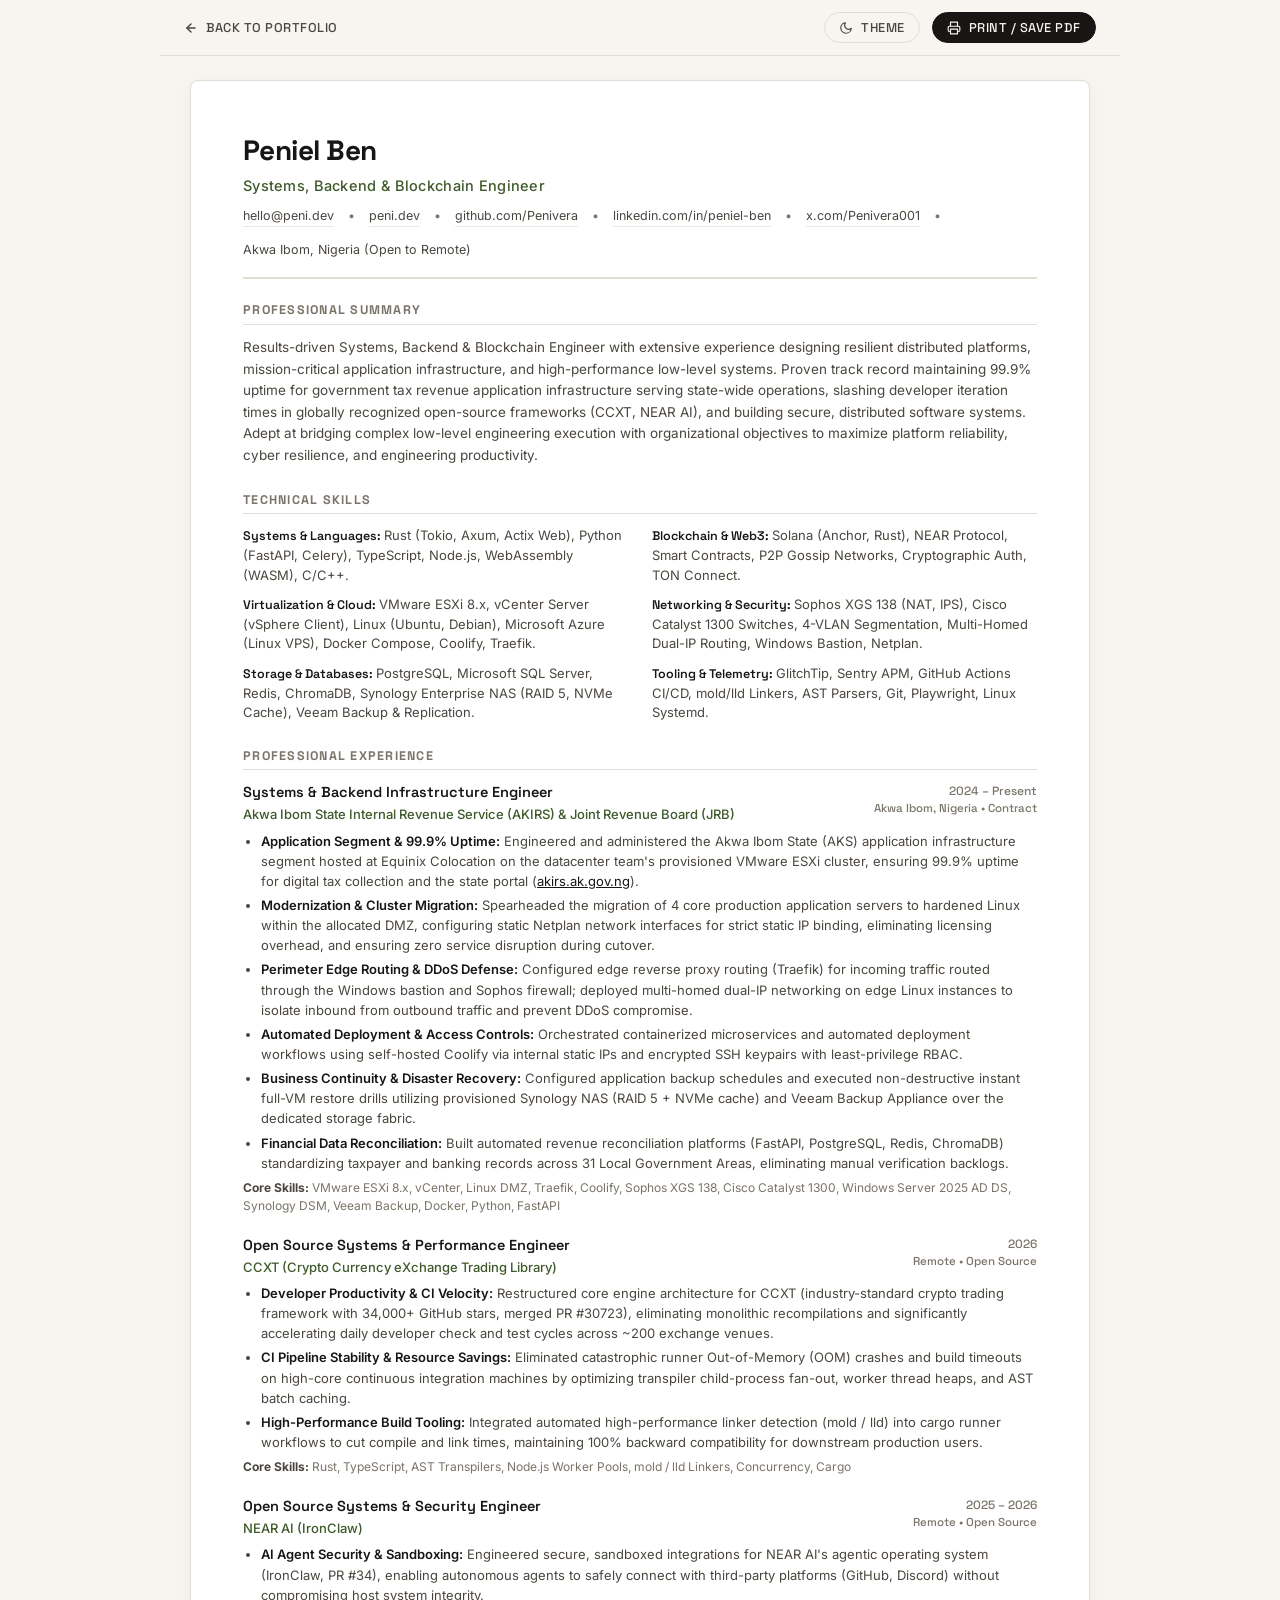
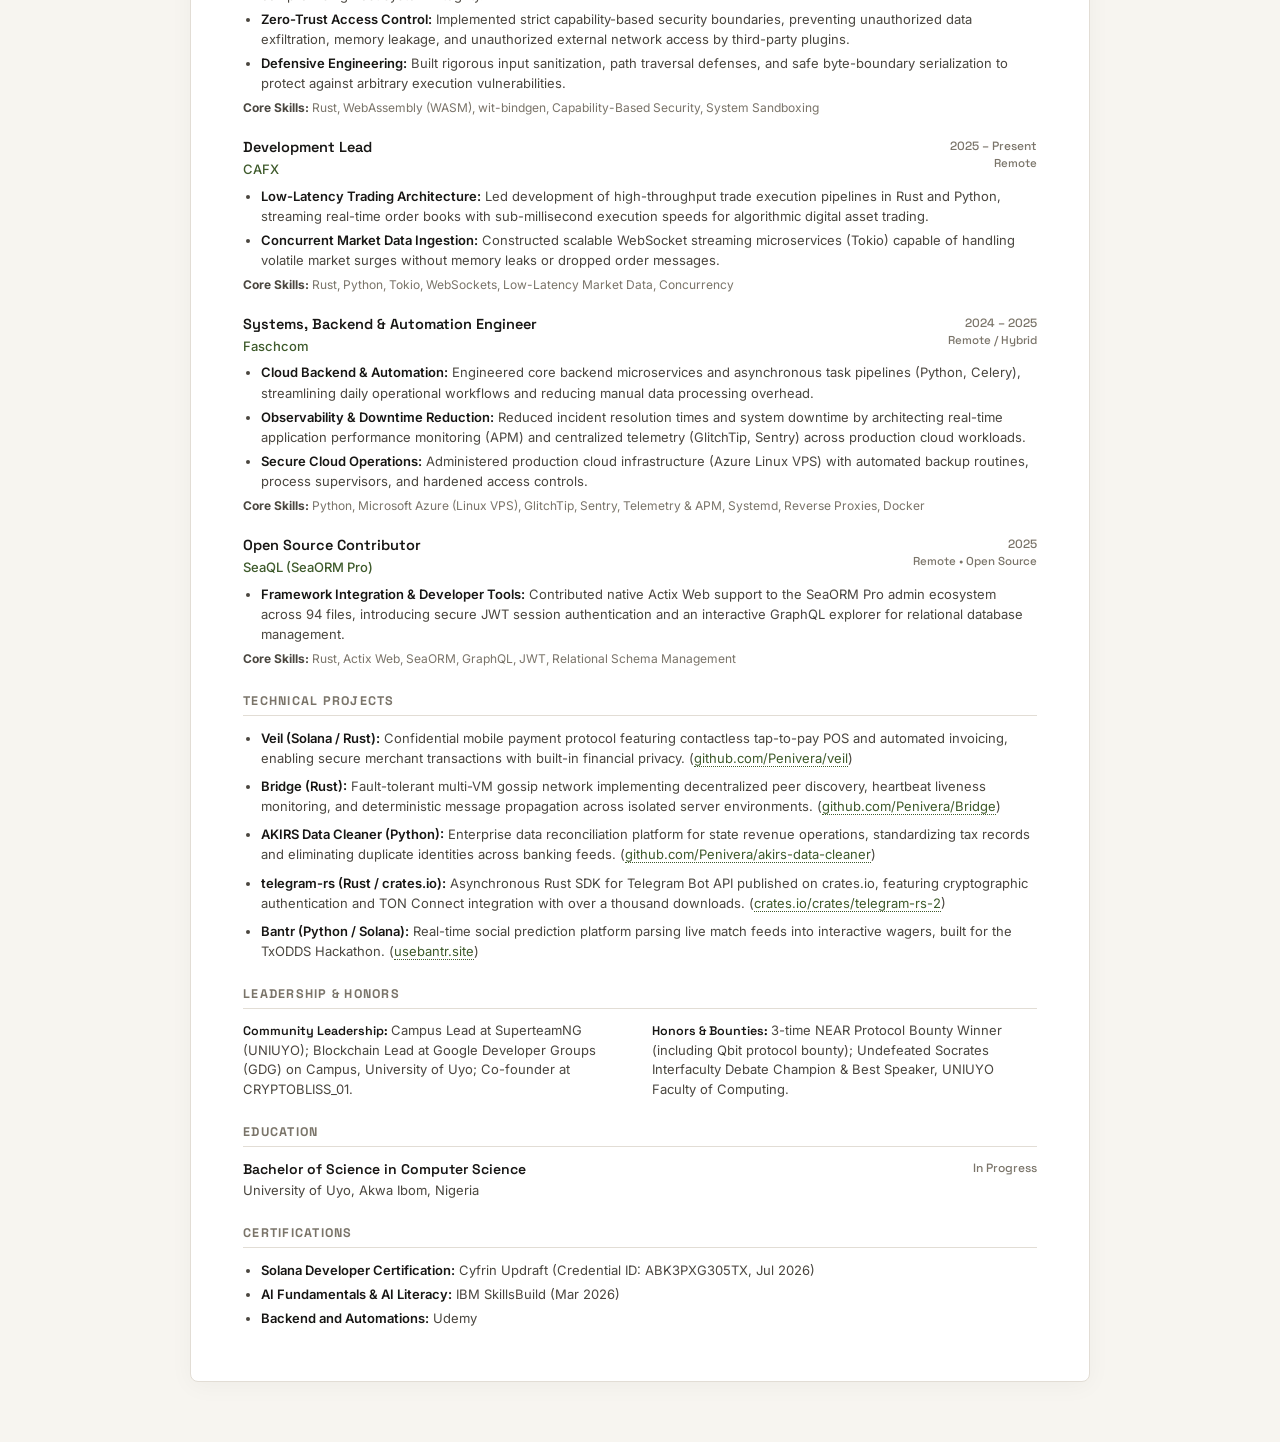
==== commit f0337bf9: "Update portfolio: CCXT PR merged, emphasize systems development, and promote Bridge to flagship" ====
--- a/resume.html
+++ b/resume.html
@@ -812,7 +812,7 @@
                 </div>
             </div>
             <ul class="job-bullets">
-                <li><strong>Developer Productivity &amp; CI Velocity:</strong> Restructured core engine architecture for CCXT (industry-standard crypto trading framework with 34,000+ GitHub stars, PR #30723), eliminating monolithic recompilations and significantly accelerating daily developer check and test cycles across ~200 exchange venues.</li>
+                <li><strong>Developer Productivity &amp; CI Velocity:</strong> Restructured core engine architecture for CCXT (industry-standard crypto trading framework with 34,000+ GitHub stars, merged PR #30723), eliminating monolithic recompilations and significantly accelerating daily developer check and test cycles across ~200 exchange venues.</li>
                 <li><strong>CI Pipeline Stability &amp; Resource Savings:</strong> Eliminated catastrophic runner Out-of-Memory (OOM) crashes and build timeouts on high-core continuous integration machines by optimizing transpiler child-process fan-out, worker thread heaps, and AST batch caching.</li>
                 <li><strong>High-Performance Build Tooling:</strong> Integrated automated high-performance linker detection (mold / lld) into cargo runner workflows to cut compile and link times, maintaining 100% backward compatibility for downstream production users.</li>
             </ul>
@@ -906,13 +906,13 @@
                 <strong>Veil (Solana / Rust):</strong> Confidential mobile payment protocol featuring contactless tap-to-pay POS and automated invoicing, enabling secure merchant transactions with built-in financial privacy. (<a href="https://github.com/Penivera/veil" target="_blank">github.com/Penivera/veil</a>)
             </li>
             <li class="project-row">
+                <strong>Bridge (Rust):</strong> Fault-tolerant multi-VM gossip network implementing decentralized peer discovery, heartbeat liveness monitoring, and deterministic message propagation across isolated server environments. (<a href="https://github.com/Penivera/Bridge" target="_blank">github.com/Penivera/Bridge</a>)
+            </li>
+            <li class="project-row">
                 <strong>AKIRS Data Cleaner (Python):</strong> Enterprise data reconciliation platform for state revenue operations, standardizing tax records and eliminating duplicate identities across banking feeds. (<a href="https://github.com/Penivera/akirs-data-cleaner" target="_blank">github.com/Penivera/akirs-data-cleaner</a>)
             </li>
             <li class="project-row">
                 <strong>telegram-rs (Rust / crates.io):</strong> Asynchronous Rust SDK for Telegram Bot API published on crates.io, featuring cryptographic authentication and TON Connect integration with over a thousand downloads. (<a href="https://crates.io/crates/telegram-rs-2" target="_blank">crates.io/crates/telegram-rs-2</a>)
-            </li>
-            <li class="project-row">
-                <strong>Bridge (Rust):</strong> Fault-tolerant multi-node gossip network implementing decentralized peer discovery, heartbeat monitoring, and deterministic message delivery across isolated server environments. (<a href="https://github.com/Penivera/Bridge" target="_blank">github.com/Penivera/Bridge</a>)
             </li>
             <li class="project-row">
                 <strong>Bantr (Python / Solana):</strong> Real-time social prediction platform parsing live match feeds into interactive wagers, built for the TxODDS Hackathon. (<a href="https://usebantr.site" target="_blank">usebantr.site</a>)
